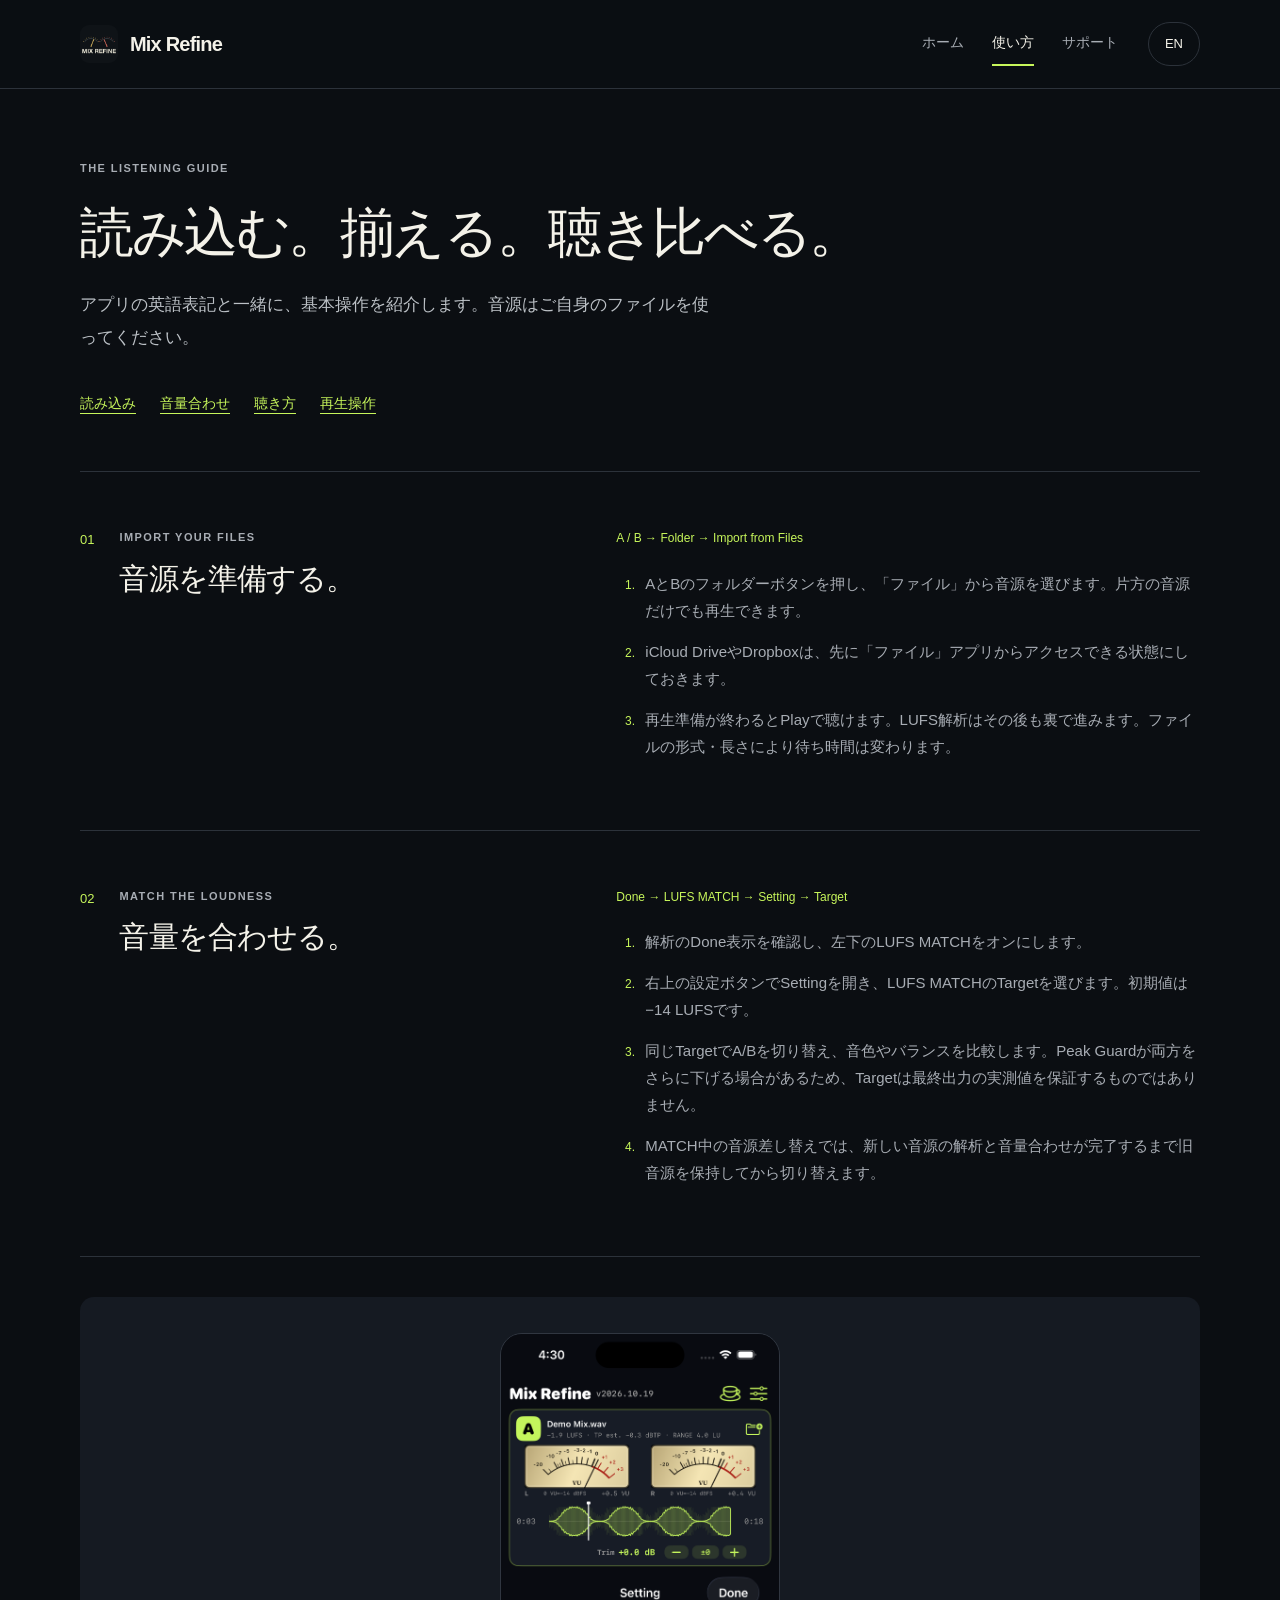
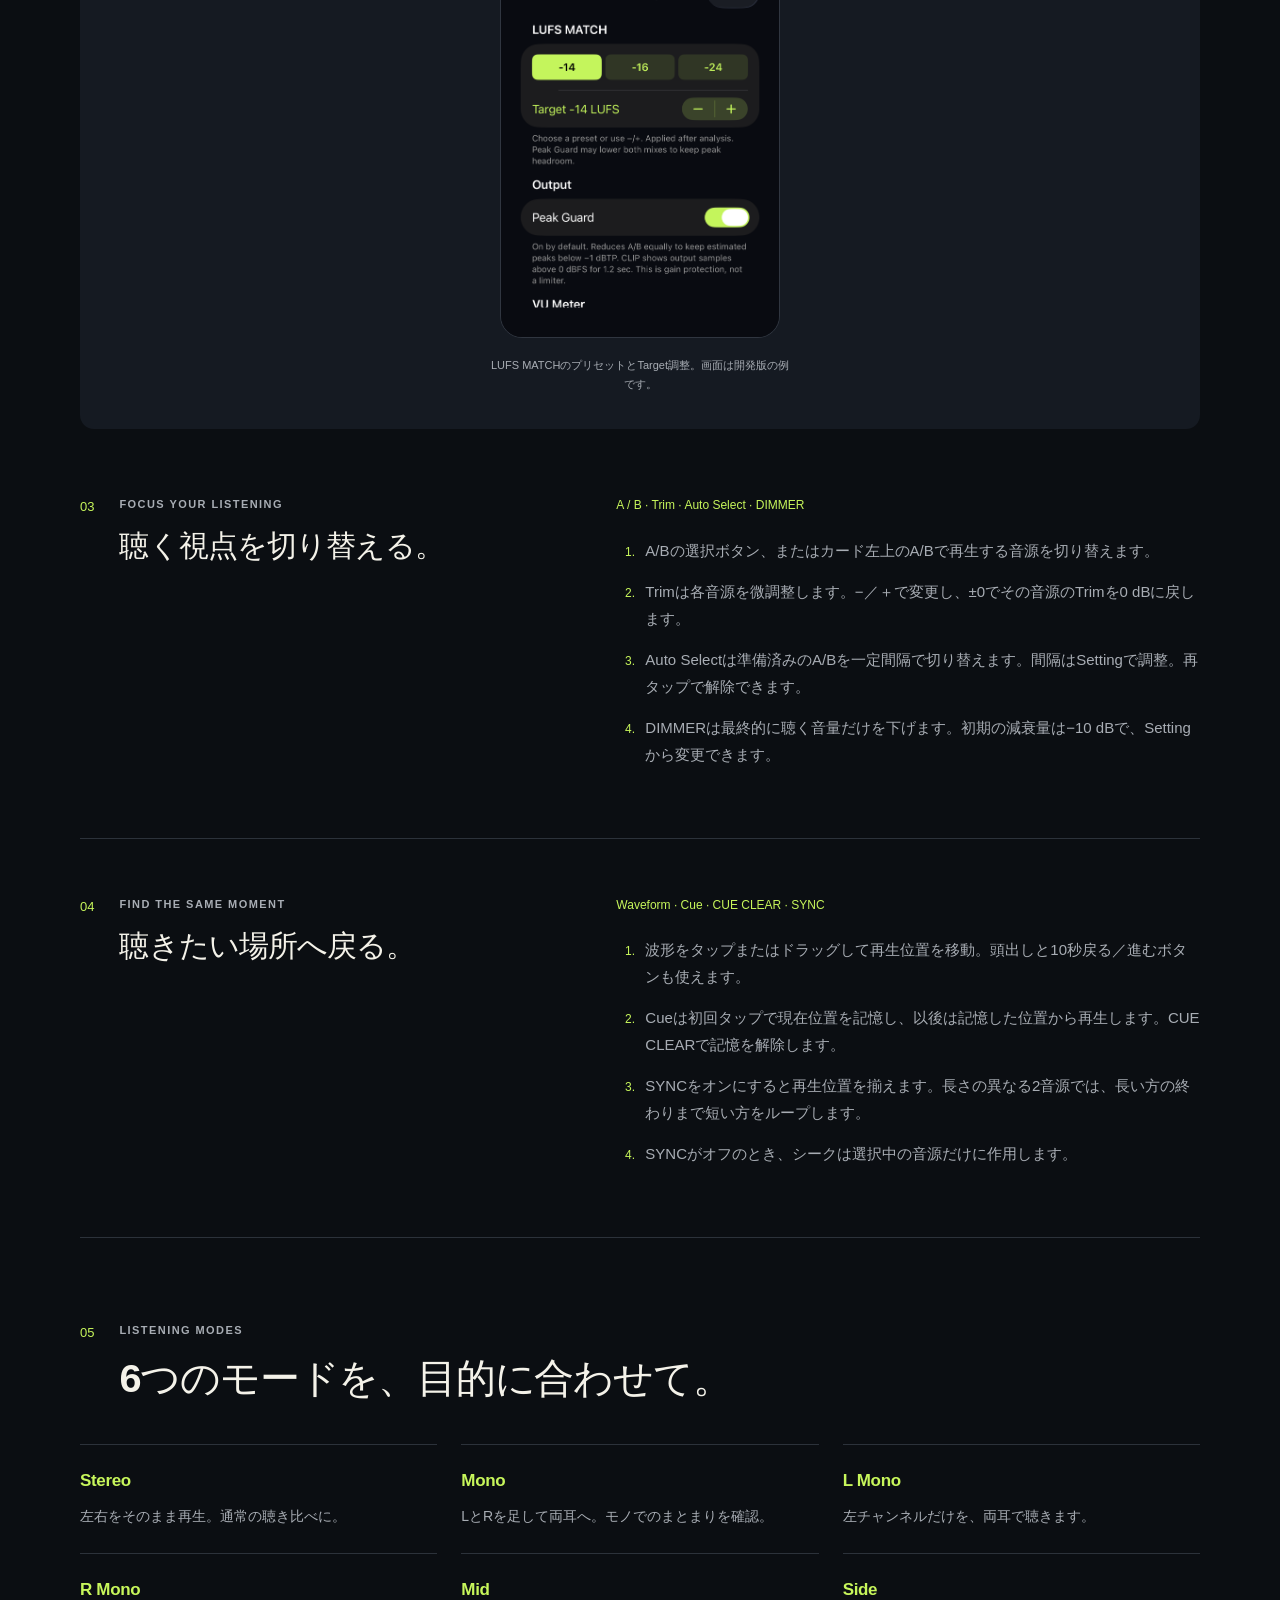
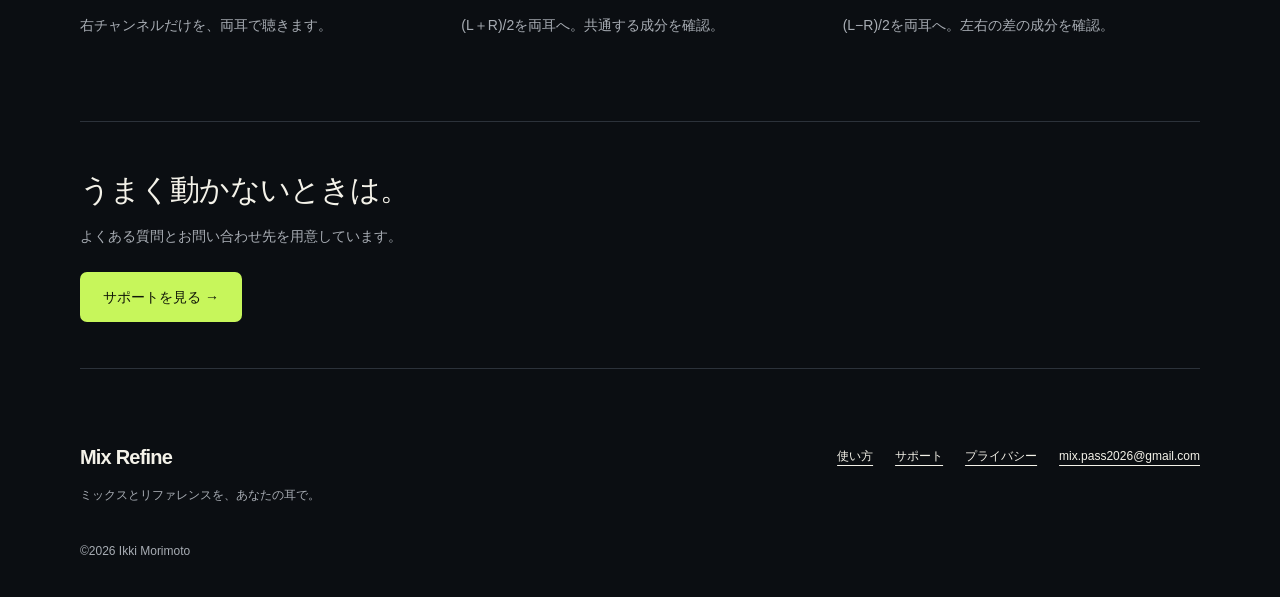
==== guide.html @ 48acb78d "Expand feature pages and bilingual usage guide" ====
<!doctype html>
<html lang="ja"><head><meta charset="utf-8"><meta name="viewport" content="width=device-width,initial-scale=1"><meta name="color-scheme" content="dark"><title>Mix Refine — How to Use / 使い方</title><meta name="description" content="Mix Refineの操作ガイド。音源の読み込み、LUFS MATCH、Target、Mono・Mid/Side、Cue・SYNCの使い方。"><link rel="icon" href="assets/icon.png" type="image/png"><link rel="stylesheet" href="assets/site.css?v=20261026-2"><script src="assets/site.js" defer></script></head><body><a class="skip-link" href="#main"><span data-ja="本文へ移動" data-en="Skip to content">本文へ移動</span></a><header class="site-header"><div class="nav-wrap"><a class="brand" href="index.html"><img src="assets/icon.png" width="38" height="38" alt=""><span>Mix Refine</span></a><nav aria-label="Main navigation"><a href="index.html"><span data-ja="ホーム" data-en="Home">ホーム</span></a><a href="guide.html" aria-current="page"><span data-ja="使い方" data-en="How to use">使い方</span></a><a href="support.html"><span data-ja="サポート" data-en="Support">サポート</span></a></nav><button class="language" id="language-toggle" type="button" aria-label="Switch to English" hidden>EN</button></div></header><main id="main"><section class="section-width page-intro"><p class="eyebrow">THE LISTENING GUIDE</p><h1 data-ja="読み込む。揃える。聴き比べる。" data-en="Import. Match. Compare.">読み込む。揃える。聴き比べる。</h1><p class="lead" data-ja="アプリの英語表記と一緒に、基本操作を紹介します。音源はご自身のファイルを使ってください。" data-en="A practical walkthrough using the labels you’ll see in the app. Bring your own audio files.">アプリの英語表記と一緒に、基本操作を紹介します。音源はご自身のファイルを使ってください。</p><nav class="anchor-nav" aria-label="Guide sections"><a href="#import"><span data-ja="読み込み" data-en="Import">読み込み</span></a><a href="#match"><span data-ja="音量合わせ" data-en="Loudness">音量合わせ</span></a><a href="#listen"><span data-ja="聴き方" data-en="Listening">聴き方</span></a><a href="#transport"><span data-ja="再生操作" data-en="Playback">再生操作</span></a></nav></section><section class="section-width section guide-section" id="import"><div class="section-heading"><span class="section-number">01</span><div><p class="eyebrow">IMPORT YOUR FILES</p><h2 data-ja="音源を準備する。" data-en="Bring in your audio.">音源を準備する。</h2></div></div><div class="guide-copy"><p class="control-path">A / B → Folder → Import from Files</p><ol class="guide-list"><li data-ja="AとBのフォルダーボタンを押し、「ファイル」から音源を選びます。片方の音源だけでも再生できます。" data-en="Tap the folder button in A or B and choose audio through Files. A single loaded track can play on its own.">AとBのフォルダーボタンを押し、「ファイル」から音源を選びます。片方の音源だけでも再生できます。</li><li data-ja="iCloud DriveやDropboxは、先に「ファイル」アプリからアクセスできる状態にしておきます。" data-en="Make iCloud Drive, Dropbox or another provider accessible in Files before importing.">iCloud DriveやDropboxは、先に「ファイル」アプリからアクセスできる状態にしておきます。</li><li data-ja="再生準備が終わるとPlayで聴けます。LUFS解析はその後も裏で進みます。ファイルの形式・長さにより待ち時間は変わります。" data-en="Press Play once preparation finishes. LUFS analysis continues in the background; timing depends on format and duration.">再生準備が終わるとPlayで聴けます。LUFS解析はその後も裏で進みます。ファイルの形式・長さにより待ち時間は変わります。</li></ol></div></section><section class="section-width section guide-section" id="match"><div class="section-heading"><span class="section-number">02</span><div><p class="eyebrow">MATCH THE LOUDNESS</p><h2 data-ja="音量を合わせる。" data-en="Match the loudness.">音量を合わせる。</h2></div></div><div class="guide-copy"><p class="control-path">Done → LUFS MATCH → Setting → Target</p><ol class="guide-list"><li data-ja="解析のDone表示を確認し、左下のLUFS MATCHをオンにします。" data-en="When analysis shows Done, turn on LUFS MATCH at the lower left.">解析のDone表示を確認し、左下のLUFS MATCHをオンにします。</li><li data-ja="右上の設定ボタンでSettingを開き、LUFS MATCHのTargetを選びます。初期値は−14 LUFSです。" data-en="Open Setting from the top-right settings icon. Choose a Target under LUFS MATCH; the default is −14 LUFS.">右上の設定ボタンでSettingを開き、LUFS MATCHのTargetを選びます。初期値は−14 LUFSです。</li><li data-ja="同じTargetでA/Bを切り替え、音色やバランスを比較します。Peak Guardが両方をさらに下げる場合があるため、Targetは最終出力の実測値を保証するものではありません。" data-en="Switch A/B using a common target and compare tone and balance. Peak Guard may reduce both tracks further, so the target is not a guarantee of the measured final output.">同じTargetでA/Bを切り替え、音色やバランスを比較します。Peak Guardが両方をさらに下げる場合があるため、Targetは最終出力の実測値を保証するものではありません。</li><li data-ja="MATCH中の音源差し替えでは、新しい音源の解析と音量合わせが完了するまで旧音源を保持してから切り替えます。" data-en="When replacing audio with MATCH on, the old track is kept until the replacement is analyzed and matched, then the app switches.">MATCH中の音源差し替えでは、新しい音源の解析と音量合わせが完了するまで旧音源を保持してから切り替えます。</li></ol></div></section><figure class="guide-screen section-width"><img class="app-screen " src="assets/lufs-settings.png" width="1179" height="2556" alt="LUFS MATCH settings / LUFS MATCH設定画面" loading="lazy" decoding="async"><figcaption><span data-ja="LUFS MATCHのプリセットとTarget調整。画面は開発版の例です。" data-en="Target presets and adjustment. Example screen from a development build.">LUFS MATCHのプリセットとTarget調整。画面は開発版の例です。</span></figcaption></figure><section class="section-width section guide-section" id="listen"><div class="section-heading"><span class="section-number">03</span><div><p class="eyebrow">FOCUS YOUR LISTENING</p><h2 data-ja="聴く視点を切り替える。" data-en="Change how you listen.">聴く視点を切り替える。</h2></div></div><div class="guide-copy"><p class="control-path">A / B · Trim · Auto Select · DIMMER</p><ol class="guide-list"><li data-ja="A/Bの選択ボタン、またはカード左上のA/Bで再生する音源を切り替えます。" data-en="Choose a track with the A/B selector or the A/B badge at the top left of a card.">A/Bの選択ボタン、またはカード左上のA/Bで再生する音源を切り替えます。</li><li data-ja="Trimは各音源を微調整します。−／＋で変更し、±0でその音源のTrimを0 dBに戻します。" data-en="Fine-tune each track with Trim −/+. Tap ±0 to reset that track’s Trim to 0 dB.">Trimは各音源を微調整します。−／＋で変更し、±0でその音源のTrimを0 dBに戻します。</li><li data-ja="Auto Selectは準備済みのA/Bを一定間隔で切り替えます。間隔はSettingで調整。再タップで解除できます。" data-en="Auto Select alternates between prepared tracks. Set its interval in Setting; tap it again to turn it off.">Auto Selectは準備済みのA/Bを一定間隔で切り替えます。間隔はSettingで調整。再タップで解除できます。</li><li data-ja="DIMMERは最終的に聴く音量だけを下げます。初期の減衰量は−10 dBで、Settingから変更できます。" data-en="DIMMER lowers only the final listening level. Its default reduction is −10 dB; change it in Setting.">DIMMERは最終的に聴く音量だけを下げます。初期の減衰量は−10 dBで、Settingから変更できます。</li></ol></div></section><section class="section-width section guide-section" id="transport"><div class="section-heading"><span class="section-number">04</span><div><p class="eyebrow">FIND THE SAME MOMENT</p><h2 data-ja="聴きたい場所へ戻る。" data-en="Return to the same moment.">聴きたい場所へ戻る。</h2></div></div><div class="guide-copy"><p class="control-path">Waveform · Cue · CUE CLEAR · SYNC</p><ol class="guide-list"><li data-ja="波形をタップまたはドラッグして再生位置を移動。頭出しと10秒戻る／進むボタンも使えます。" data-en="Tap or drag the waveform to seek. Use the start and 10-second back/forward buttons for quick navigation.">波形をタップまたはドラッグして再生位置を移動。頭出しと10秒戻る／進むボタンも使えます。</li><li data-ja="Cueは初回タップで現在位置を記憶し、以後は記憶した位置から再生します。CUE CLEARで記憶を解除します。" data-en="The first Cue tap stores the current position. Later taps play from that position. CUE CLEAR removes the stored cue.">Cueは初回タップで現在位置を記憶し、以後は記憶した位置から再生します。CUE CLEARで記憶を解除します。</li><li data-ja="SYNCをオンにすると再生位置を揃えます。長さの異なる2音源では、長い方の終わりまで短い方をループします。" data-en="SYNC aligns playback positions. For two tracks of different lengths, the shorter loops until the longer one ends.">SYNCをオンにすると再生位置を揃えます。長さの異なる2音源では、長い方の終わりまで短い方をループします。</li><li data-ja="SYNCがオフのとき、シークは選択中の音源だけに作用します。" data-en="With SYNC off, seeking affects only the selected track.">SYNCがオフのとき、シークは選択中の音源だけに作用します。</li></ol></div></section><section class="section-width section"><div class="section-heading"><span class="section-number">05</span><div><p class="eyebrow">LISTENING MODES</p><h2 data-ja="6つのモードを、目的に合わせて。" data-en="Six ways to listen.">6つのモードを、目的に合わせて。</h2></div></div><div class="mode-grid"><article><h3>Stereo</h3><p data-ja="左右をそのまま再生。通常の聴き比べに。" data-en="Original left/right playback for everyday comparison.">左右をそのまま再生。通常の聴き比べに。</p></article><article><h3>Mono</h3><p data-ja="LとRを足して両耳へ。モノでのまとまりを確認。" data-en="Combine left and right into mono in both ears.">LとRを足して両耳へ。モノでのまとまりを確認。</p></article><article><h3>L Mono</h3><p data-ja="左チャンネルだけを、両耳で聴きます。" data-en="Listen to the left channel in both ears.">左チャンネルだけを、両耳で聴きます。</p></article><article><h3>R Mono</h3><p data-ja="右チャンネルだけを、両耳で聴きます。" data-en="Listen to the right channel in both ears.">右チャンネルだけを、両耳で聴きます。</p></article><article><h3>Mid</h3><p data-ja="(L＋R)/2を両耳へ。共通する成分を確認。" data-en="Play (L+R)/2 in both ears to hear shared information.">(L＋R)/2を両耳へ。共通する成分を確認。</p></article><article><h3>Side</h3><p data-ja="(L−R)/2を両耳へ。左右の差の成分を確認。" data-en="Play (L−R)/2 in both ears to hear channel differences.">(L−R)/2を両耳へ。左右の差の成分を確認。</p></article></div></section><section class="contact-band section-width"><h2 data-ja="うまく動かないときは。" data-en="Something not working?">うまく動かないときは。</h2><p data-ja="よくある質問とお問い合わせ先を用意しています。" data-en="Browse common questions or contact support.">よくある質問とお問い合わせ先を用意しています。</p><a href="support.html" class="button primary"><span data-ja="サポートを見る →" data-en="Visit support →">サポートを見る →</span></a></section></main><footer class="site-footer"><div><a class="brand" href="index.html">Mix Refine</a><p data-ja="ミックスとリファレンスを、あなたの耳で。" data-en="Your mix. Your reference. Your ears.">ミックスとリファレンスを、あなたの耳で。</p></div><div class="footer-links"><a href="guide.html"><span data-ja="使い方" data-en="How to use">使い方</span></a><a href="support.html"><span data-ja="サポート" data-en="Support">サポート</span></a><a href="privacy.html"><span data-ja="プライバシー" data-en="Privacy">プライバシー</span></a><a href="mailto:mix.pass2026@gmail.com">mix.pass2026@gmail.com</a></div><p class="copyright">©2026 Ikki Morimoto</p></footer></body></html>
---- assets/site.css ----
:root{--bg:#0b0e12;--panel:#151a22;--text:#f4f2e9;--muted:#a8adb4;--lime:#c7f65b;--line:#2c323a;--max:1120px;font-family:-apple-system,BlinkMacSystemFont,"Segoe UI","Hiragino Kaku Gothic ProN","Noto Sans JP",sans-serif;color:var(--text);background:var(--bg);font-synthesis:none}*{box-sizing:border-box}html{scroll-padding-top:95px}body{margin:0;line-height:1.8;-webkit-font-smoothing:antialiased}a{color:inherit;text-underline-offset:5px}button{font:inherit}a:focus-visible,button:focus-visible,summary:focus-visible{outline:3px solid var(--lime);outline-offset:6px}img{max-width:100%;height:auto}h1,h2,h3,p,figure,dl{margin:0}h1,h2,h3{text-wrap:balance}h1{font-size:clamp(38px,4.8vw,68px);letter-spacing:-.045em;line-height:1.3;font-weight:750}h2{font-size:clamp(27px,3.1vw,42px);letter-spacing:-.03em;line-height:1.45}h3{font-size:21px;line-height:1.6;letter-spacing:-.02em}p{overflow-wrap:break-word}.section-width{width:min(var(--max),calc(100% - 80px));margin-inline:auto}.site-header{border-bottom:1px solid var(--line);background:#0b0e12f5}.nav-wrap{width:min(var(--max),calc(100% - 80px));margin:auto;min-height:88px;display:flex;align-items:center;gap:30px}.brand{display:inline-flex;align-items:center;gap:12px;text-decoration:none;font-size:20px;font-weight:750;letter-spacing:-.04em;white-space:nowrap}.brand img{border-radius:9px}.nav-wrap nav{display:flex;gap:28px;margin-left:auto;align-items:center}.nav-wrap nav a{min-height:44px;display:flex;align-items:center;text-decoration:none;font-size:14px;color:var(--muted);border-bottom:2px solid transparent}.nav-wrap nav a[aria-current=page]{color:var(--text);border-color:var(--lime)}.language{color:var(--text);border:1px solid var(--line);border-radius:30px;padding:6px 16px;background:transparent;cursor:pointer;font-size:13px;min-height:44px;white-space:nowrap}.hero{display:grid;grid-template-columns:1.25fr .75fr;gap:90px;align-items:center;padding-block:76px 66px}.eyebrow{font-size:11px;letter-spacing:.13em;font-weight:650;color:var(--muted);line-height:1.7}.status-dot{width:7px;height:7px;background:var(--lime);border-radius:50%;display:inline-block;margin-right:8px}.hero h1{margin-top:25px;max-width:640px}.lead{color:#bcc1c6;font-size:17px;line-height:1.95;max-width:640px}.hero .lead{margin-top:26px;max-width:530px}.actions{display:flex;flex-wrap:wrap;gap:12px;margin-top:30px}.button{display:inline-flex;align-items:center;justify-content:center;min-height:50px;padding:11px 23px;border-radius:7px;text-decoration:none;font-size:14px;font-weight:650;transition:background .15s,border-color .15s}.primary{background:var(--lime);color:#111708}.primary:hover{background:#daff89}.secondary{border:1px solid #444b53;background:transparent}.secondary:hover{border-color:var(--lime)}.format-line{font-size:11px;letter-spacing:.12em;color:#d3d6cc;margin-top:34px}.small{font-size:12px}.muted{color:var(--muted)}.hero .small{margin-top:10px;max-width:440px}.hero-visual{display:flex;flex-direction:column;align-items:center;position:relative}.app-screen{display:block;width:min(100%,300px);border:1px solid #303640;border-radius:22px;background:#080b10}.hero-screen{width:min(100%,286px)}figcaption{color:var(--muted);font-size:11px;line-height:1.7;margin-top:18px;max-width:300px;text-align:center}.principle-strip{padding:27px 0;border-block:1px solid var(--line);display:flex;align-items:center;gap:22px}.principle-strip span{font-size:12px;font-weight:650;letter-spacing:.13em}.principle-strip i{font-size:15px;color:var(--lime);font-style:normal}.principle-strip p{margin-left:auto;font-size:13px;color:var(--muted)}.section{padding-block:83px}.section-heading{display:flex;align-items:flex-start;gap:25px;margin-bottom:36px}.section-number{font-size:13px;color:var(--lime);line-height:1.7;padding-top:1px;font-variant-numeric:tabular-nums}.section-heading .eyebrow{margin-bottom:10px}.feature-grid{display:grid;grid-template-columns:repeat(3,1fr);gap:0 32px}.feature{padding:27px 0 32px;border-top:1px solid var(--line)}.accent{color:var(--lime)}.feature h3{margin-block:13px 12px;font-size:19px}.feature p:not(.eyebrow){font-size:14px;color:var(--muted)}.steps-grid{display:grid;grid-template-columns:repeat(3,1fr);gap:35px}.step{position:relative;padding-left:42px}.step-count{position:absolute;left:0;top:2px;color:var(--lime);font-size:15px;border:1px solid #414d2c;border-radius:50%;width:27px;height:27px;display:flex;align-items:center;justify-content:center;line-height:1}.step h3{font-size:18px}.step p{font-size:14px;color:var(--muted);margin-top:13px}.inline-link{margin-top:34px;text-align:right;font-size:14px;color:var(--lime)}.settings-section{background:#12171d;border-block:1px solid var(--line);padding-block:80px}.settings-layout{display:grid;grid-template-columns:1.25fr .75fr;gap:90px;align-items:center}.settings-layout figure{display:flex;align-items:center;flex-direction:column}.settings-layout .app-screen{width:270px}.definition-list{margin-top:32px}.definition-list>div{border-top:1px solid var(--line);padding-block:18px}.definition-list dt{font-size:14px;font-weight:650;color:var(--lime);margin-bottom:6px}.definition-list dd{font-size:14px;color:var(--muted);margin-left:0}.closing-grid{display:grid;grid-template-columns:1fr 1fr;gap:70px}.closing-grid article>h2{font-size:27px;margin-top:15px}.closing-grid article>p:not(.eyebrow){color:var(--muted);font-size:14px;margin-block:18px}.closing-grid article>a{font-size:13px;color:var(--lime)}.contact-band{border-block:1px solid var(--line);padding-block:46px;margin-bottom:70px}.contact-band h2{font-size:30px}.contact-band p{color:var(--muted);margin-top:12px;max-width:680px;font-size:14px}.contact-band .button{margin-top:23px}.site-footer{width:min(var(--max),calc(100% - 80px));margin-inline:auto;padding-block:0 35px;display:grid;grid-template-columns:1fr 1fr;gap:24px}.site-footer p{font-size:12px;color:var(--muted);margin-top:10px}.footer-links{display:flex;align-content:flex-start;justify-content:flex-end;gap:14px 22px;flex-wrap:wrap;font-size:12px}.footer-links a{padding-block:7px;min-height:35px}.copyright{grid-column:1/-1}.page-intro{padding-block:70px 46px;border-bottom:1px solid var(--line)}.page-intro h1{font-size:clamp(34px,4.2vw,54px);margin-top:20px}.page-intro .lead{margin-top:23px}.page-intro>p:not(.eyebrow){margin-top:20px}.anchor-nav{display:flex;gap:24px;flex-wrap:wrap;margin-top:28px;color:var(--lime);font-size:14px}.anchor-nav a{padding:9px 0}.guide-section{border-bottom:1px solid var(--line);padding-block:56px;display:grid;grid-template-columns:1fr 1.2fr;gap:50px}.guide-section .section-heading{margin-bottom:0}.guide-section .section-heading h2{font-size:30px}.control-path{font-size:12px;color:var(--lime);margin-bottom:20px;line-height:1.8;overflow-wrap:anywhere}.guide-list{padding-left:22px;margin:0;font-size:15px;color:var(--muted)}.guide-list li{padding-left:7px;margin-bottom:14px}.guide-list li::marker{color:var(--lime);font-size:12px}.guide-screen{display:flex;align-items:center;flex-direction:column;background:var(--panel);padding:36px 24px;border-radius:14px;margin-block:40px 10px}.guide-screen .app-screen{width:280px}.mode-grid{display:grid;grid-template-columns:repeat(3,1fr);gap:24px}.mode-grid article{border-top:1px solid var(--line);padding-top:22px}.mode-grid h3{font-size:17px;color:var(--lime)}.mode-grid p{font-size:14px;color:var(--muted);margin-top:10px}.faq-section details{border-top:1px solid var(--line)}.faq-section details:last-child{border-bottom:1px solid var(--line)}.faq-section summary{font-size:17px;cursor:pointer;min-height:70px;padding:21px 8px;list-style-position:outside;margin-left:20px}.faq-section summary::marker{color:var(--lime);font-size:11px}.faq-section details>p{max-width:850px;color:var(--muted);font-size:15px;margin:0 20px 28px;line-height:1.95}.compact{gap:50px}.compact h3{font-size:21px}.contact-email{display:inline-block;color:var(--lime);font-size:clamp(18px,3vw,30px);margin-block:12px;overflow-wrap:anywhere}.policy{max-width:850px;padding-block:20px 70px}.policy section{padding-block:22px;border-bottom:1px solid var(--line)}.policy h2{font-size:22px}.policy p{font-size:15px;color:#b9bec5;margin-top:12px}.policy a{color:var(--lime)}.policy-intro{font-size:14px;max-width:750px;color:var(--muted)}.skip-link{position:absolute;top:-100px;left:15px;z-index:9;padding:10px;background:var(--lime);color:#111}.skip-link:focus{top:12px}::selection{background:var(--lime);color:#111}[hidden]{display:none!important}
@media(min-width:1400px){.hero{gap:110px}}@media(max-width:900px){.section-width,.nav-wrap,.site-footer{width:calc(100% - 48px)}.hero{gap:35px;grid-template-columns:1.1fr .8fr;padding-block:50px}.hero h1{font-size:44px}.hero .lead{font-size:15px}.nav-wrap{gap:18px}.nav-wrap nav{gap:18px}.feature-grid{grid-template-columns:repeat(2,1fr)}.settings-layout{gap:40px;grid-template-columns:1.1fr .8fr}.steps-grid{gap:22px}.step{padding-left:0;padding-top:43px}.closing-grid{gap:35px}.guide-section{gap:30px}.principle-strip{gap:16px}.principle-strip p{font-size:11px}.hero-visual figcaption{font-size:10px}.format-line{font-size:10px;letter-spacing:.06em}}@media(max-width:620px){.section-width,.nav-wrap,.site-footer{width:calc(100% - 40px)}.nav-wrap{min-height:80px;gap:10px;flex-wrap:wrap;padding-block:14px}.brand{font-size:18px;gap:8px}.brand img{width:30px;height:30px}.nav-wrap nav{order:3;width:100%;justify-content:space-between;margin:0;gap:14px}.nav-wrap nav a{min-height:36px;font-size:13px}.language{margin-left:auto;min-height:38px;padding:4px 13px}.hero{grid-template-columns:1fr;gap:40px;padding-block:44px 36px}.hero h1{font-size:43px;max-width:480px}.hero .lead{font-size:15px;margin-top:22px}.hero .eyebrow{font-size:10px;letter-spacing:.09em}.hero-screen{width:265px}.hero-visual figcaption{max-width:265px}.hero .small{font-size:11px}.format-line{margin-top:27px}.actions{gap:10px;margin-top:25px}.button{padding:11px 18px;font-size:13px}.principle-strip{gap:12px;flex-wrap:wrap;padding-block:22px}.principle-strip span{font-size:11px}.principle-strip p{flex-basis:100%;margin:0;font-size:12px}.section{padding-block:52px}.section-heading{gap:16px;margin-bottom:28px}.section-heading h2{font-size:28px}.feature-grid{grid-template-columns:1fr;gap:0}.feature{padding-block:24px}.feature h3{font-size:20px}.steps-grid{grid-template-columns:1fr;gap:28px}.step{padding-left:43px;padding-top:0}.step p{margin-top:8px}.inline-link{text-align:left;font-size:13px}.settings-section{padding-block:50px}.settings-layout{grid-template-columns:1fr;gap:30px}.settings-layout .lead{font-size:15px}.settings-layout .app-screen{width:265px}.closing-grid{grid-template-columns:1fr;gap:38px}.closing-grid article>h2{font-size:27px}.contact-band{padding-block:34px;margin-bottom:45px}.contact-band h2{font-size:27px}.site-footer{grid-template-columns:1fr;gap:20px;padding-bottom:25px}.footer-links{justify-content:flex-start;gap:5px 20px}.copyright{margin:0!important}.page-intro{padding-block:42px 32px}.page-intro h1{font-size:36px}.page-intro .lead{font-size:15px}.anchor-nav{gap:16px;font-size:13px}.guide-section{grid-template-columns:1fr;gap:24px;padding-block:40px}.guide-section .section-heading h2{font-size:27px}.guide-list{font-size:14px}.guide-screen{padding:25px 15px;margin-block:28px 4px}.guide-screen .app-screen{width:250px}.mode-grid{grid-template-columns:repeat(2,1fr);gap:22px}.mode-grid p{font-size:13px}.faq-section summary{font-size:15px;padding-block:20px}.faq-section details>p{font-size:14px;margin-inline:10px}.policy{padding-bottom:45px}.policy h2{font-size:21px}.policy p{font-size:14px}.app-screen{border-radius:18px}}
@media(prefers-reduced-motion:reduce){*{scroll-behavior:auto!important;transition:none!important}}

/* Keep the Japanese headline on natural phrase boundaries at every width. */
.hero h1{font-size:clamp(36px,4vw,56px);white-space:pre-line}
@media(max-width:620px){.hero h1{font-size:36px}}
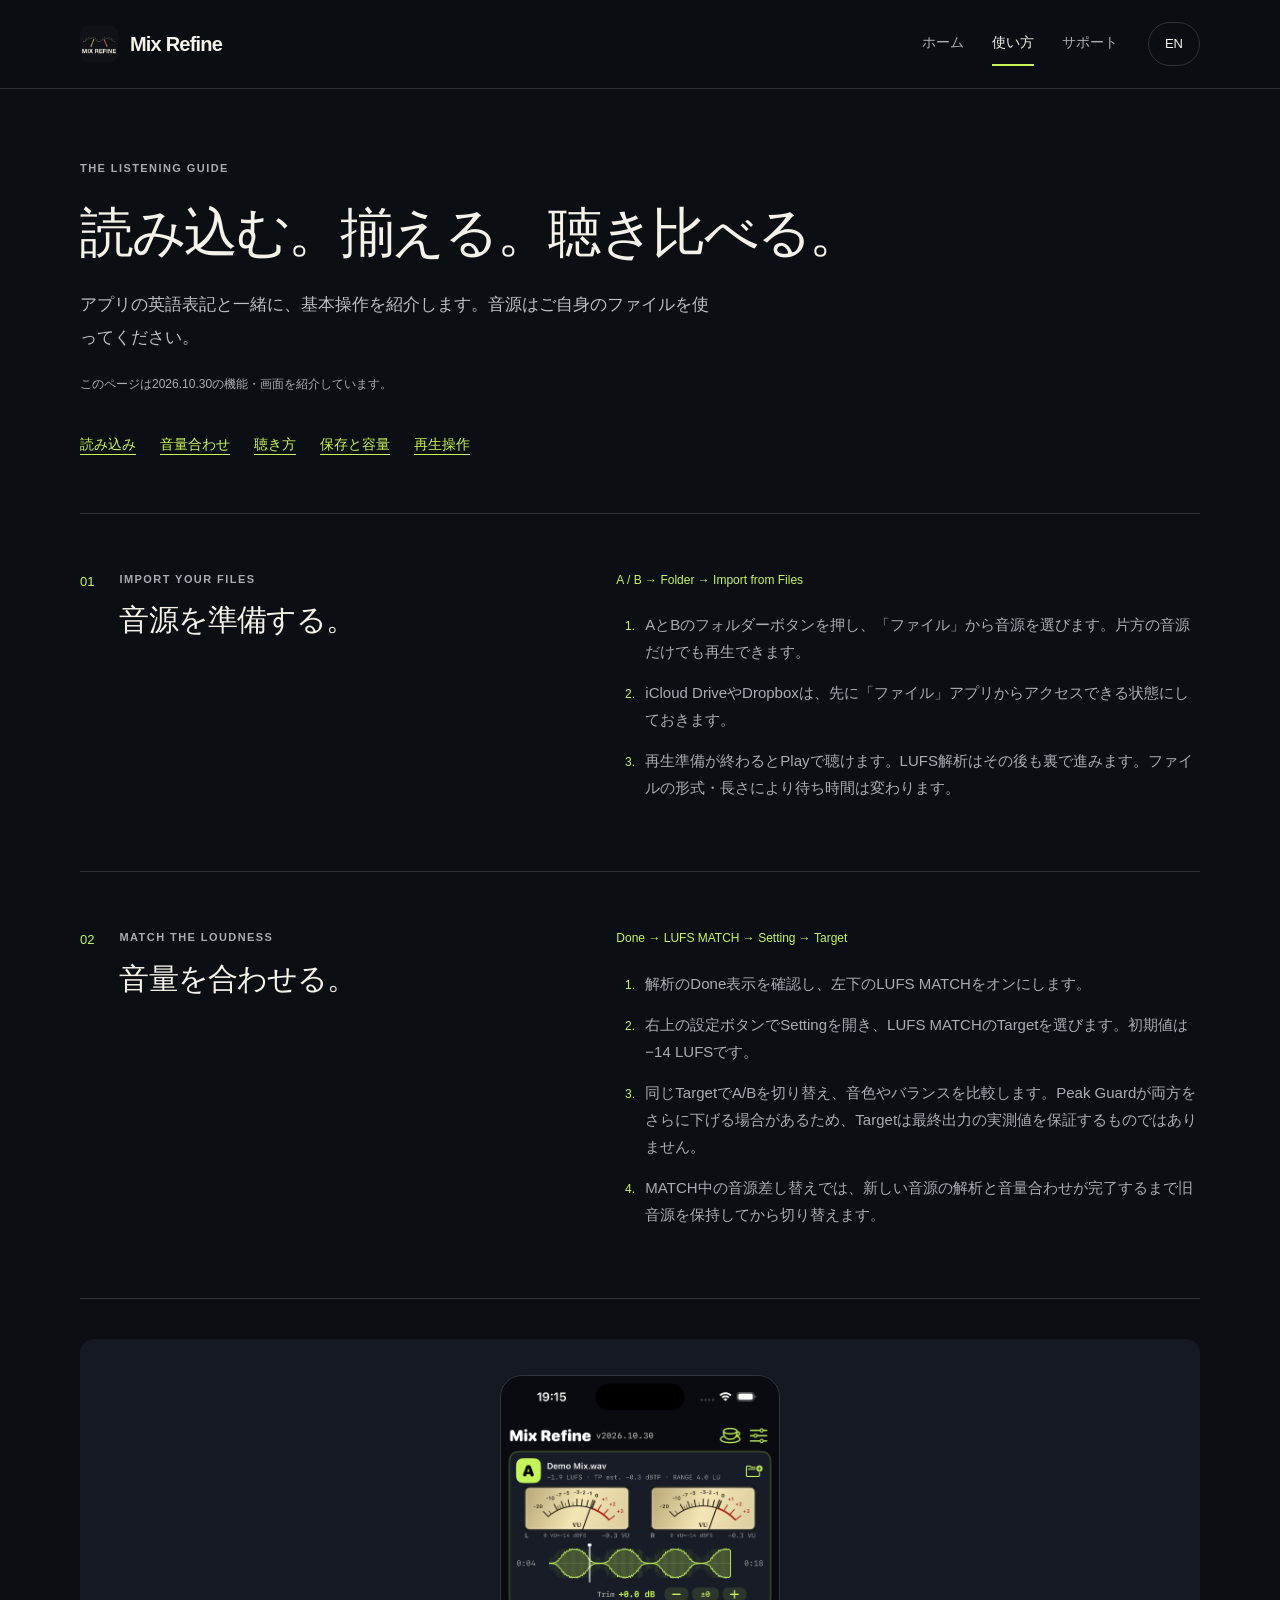
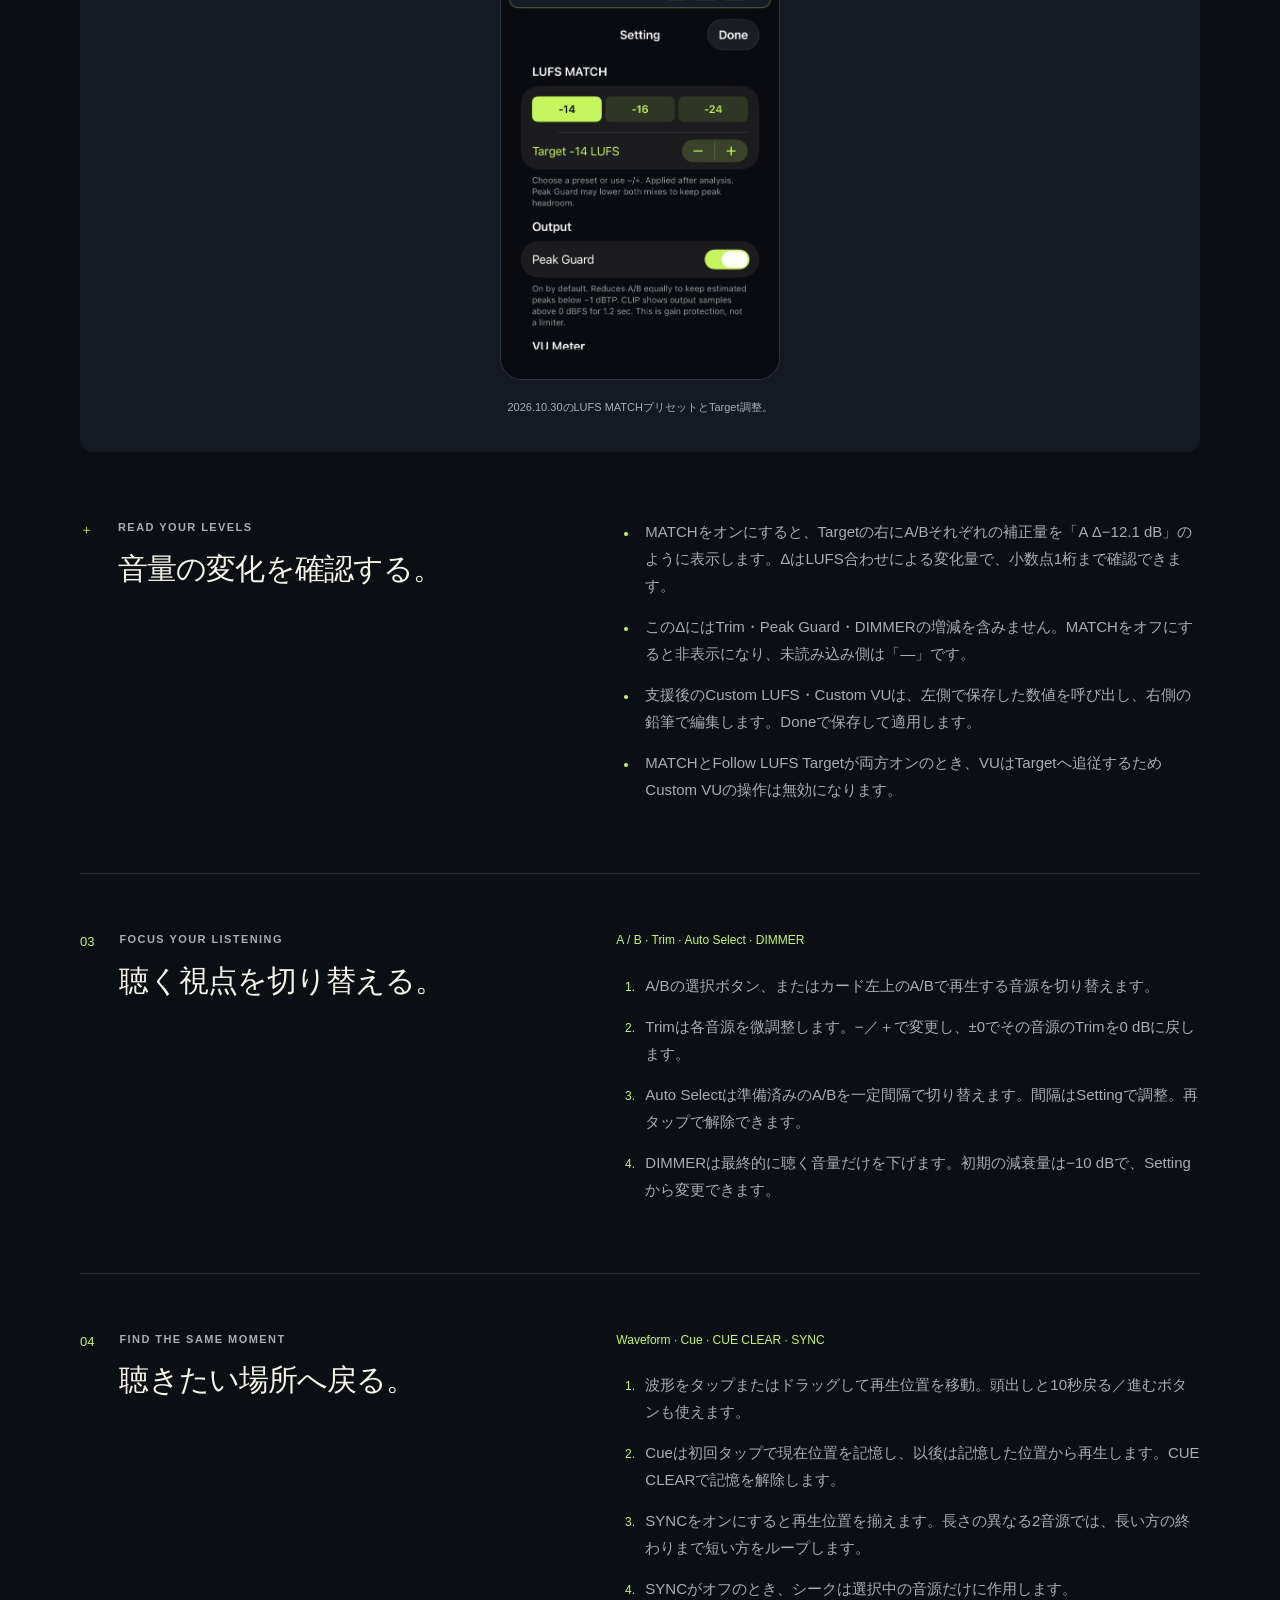
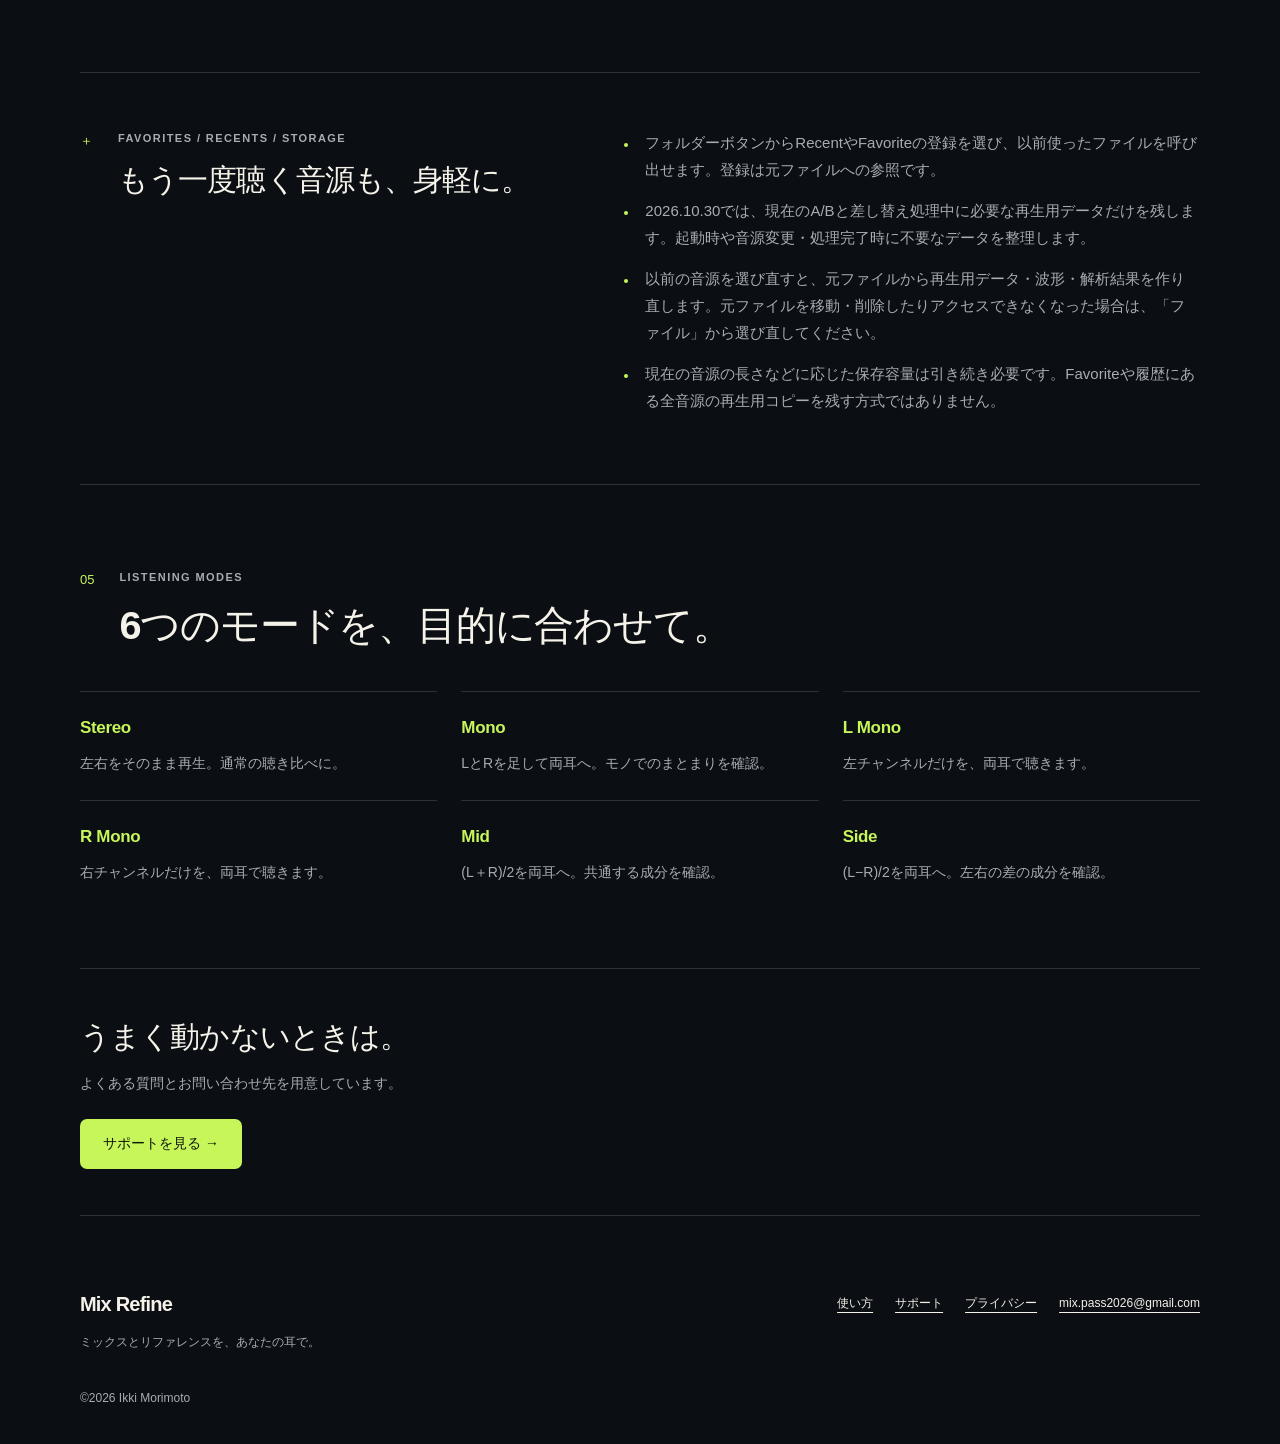
==== commit 109d1cc9: "Update website for Mix Refine 2026.10.30" ====
--- a/guide.html
+++ b/guide.html
@@ -1,2 +1,2 @@
 <!doctype html>
-<html lang="ja"><head><meta charset="utf-8"><meta name="viewport" content="width=device-width,initial-scale=1"><meta name="color-scheme" content="dark"><title>Mix Refine — How to Use / 使い方</title><meta name="description" content="Mix Refineの操作ガイド。音源の読み込み、LUFS MATCH、Target、Mono・Mid/Side、Cue・SYNCの使い方。"><link rel="icon" href="assets/icon.png" type="image/png"><link rel="stylesheet" href="assets/site.css?v=20261026-2"><script src="assets/site.js" defer></script></head><body><a class="skip-link" href="#main"><span data-ja="本文へ移動" data-en="Skip to content">本文へ移動</span></a><header class="site-header"><div class="nav-wrap"><a class="brand" href="index.html"><img src="assets/icon.png" width="38" height="38" alt=""><span>Mix Refine</span></a><nav aria-label="Main navigation"><a href="index.html"><span data-ja="ホーム" data-en="Home">ホーム</span></a><a href="guide.html" aria-current="page"><span data-ja="使い方" data-en="How to use">使い方</span></a><a href="support.html"><span data-ja="サポート" data-en="Support">サポート</span></a></nav><button class="language" id="language-toggle" type="button" aria-label="Switch to English" hidden>EN</button></div></header><main id="main"><section class="section-width page-intro"><p class="eyebrow">THE LISTENING GUIDE</p><h1 data-ja="読み込む。揃える。聴き比べる。" data-en="Import. Match. Compare.">読み込む。揃える。聴き比べる。</h1><p class="lead" data-ja="アプリの英語表記と一緒に、基本操作を紹介します。音源はご自身のファイルを使ってください。" data-en="A practical walkthrough using the labels you’ll see in the app. Bring your own audio files.">アプリの英語表記と一緒に、基本操作を紹介します。音源はご自身のファイルを使ってください。</p><nav class="anchor-nav" aria-label="Guide sections"><a href="#import"><span data-ja="読み込み" data-en="Import">読み込み</span></a><a href="#match"><span data-ja="音量合わせ" data-en="Loudness">音量合わせ</span></a><a href="#listen"><span data-ja="聴き方" data-en="Listening">聴き方</span></a><a href="#transport"><span data-ja="再生操作" data-en="Playback">再生操作</span></a></nav></section><section class="section-width section guide-section" id="import"><div class="section-heading"><span class="section-number">01</span><div><p class="eyebrow">IMPORT YOUR FILES</p><h2 data-ja="音源を準備する。" data-en="Bring in your audio.">音源を準備する。</h2></div></div><div class="guide-copy"><p class="control-path">A / B → Folder → Import from Files</p><ol class="guide-list"><li data-ja="AとBのフォルダーボタンを押し、「ファイル」から音源を選びます。片方の音源だけでも再生できます。" data-en="Tap the folder button in A or B and choose audio through Files. A single loaded track can play on its own.">AとBのフォルダーボタンを押し、「ファイル」から音源を選びます。片方の音源だけでも再生できます。</li><li data-ja="iCloud DriveやDropboxは、先に「ファイル」アプリからアクセスできる状態にしておきます。" data-en="Make iCloud Drive, Dropbox or another provider accessible in Files before importing.">iCloud DriveやDropboxは、先に「ファイル」アプリからアクセスできる状態にしておきます。</li><li data-ja="再生準備が終わるとPlayで聴けます。LUFS解析はその後も裏で進みます。ファイルの形式・長さにより待ち時間は変わります。" data-en="Press Play once preparation finishes. LUFS analysis continues in the background; timing depends on format and duration.">再生準備が終わるとPlayで聴けます。LUFS解析はその後も裏で進みます。ファイルの形式・長さにより待ち時間は変わります。</li></ol></div></section><section class="section-width section guide-section" id="match"><div class="section-heading"><span class="section-number">02</span><div><p class="eyebrow">MATCH THE LOUDNESS</p><h2 data-ja="音量を合わせる。" data-en="Match the loudness.">音量を合わせる。</h2></div></div><div class="guide-copy"><p class="control-path">Done → LUFS MATCH → Setting → Target</p><ol class="guide-list"><li data-ja="解析のDone表示を確認し、左下のLUFS MATCHをオンにします。" data-en="When analysis shows Done, turn on LUFS MATCH at the lower left.">解析のDone表示を確認し、左下のLUFS MATCHをオンにします。</li><li data-ja="右上の設定ボタンでSettingを開き、LUFS MATCHのTargetを選びます。初期値は−14 LUFSです。" data-en="Open Setting from the top-right settings icon. Choose a Target under LUFS MATCH; the default is −14 LUFS.">右上の設定ボタンでSettingを開き、LUFS MATCHのTargetを選びます。初期値は−14 LUFSです。</li><li data-ja="同じTargetでA/Bを切り替え、音色やバランスを比較します。Peak Guardが両方をさらに下げる場合があるため、Targetは最終出力の実測値を保証するものではありません。" data-en="Switch A/B using a common target and compare tone and balance. Peak Guard may reduce both tracks further, so the target is not a guarantee of the measured final output.">同じTargetでA/Bを切り替え、音色やバランスを比較します。Peak Guardが両方をさらに下げる場合があるため、Targetは最終出力の実測値を保証するものではありません。</li><li data-ja="MATCH中の音源差し替えでは、新しい音源の解析と音量合わせが完了するまで旧音源を保持してから切り替えます。" data-en="When replacing audio with MATCH on, the old track is kept until the replacement is analyzed and matched, then the app switches.">MATCH中の音源差し替えでは、新しい音源の解析と音量合わせが完了するまで旧音源を保持してから切り替えます。</li></ol></div></section><figure class="guide-screen section-width"><img class="app-screen " src="assets/lufs-settings.png" width="1179" height="2556" alt="LUFS MATCH settings / LUFS MATCH設定画面" loading="lazy" decoding="async"><figcaption><span data-ja="LUFS MATCHのプリセットとTarget調整。画面は開発版の例です。" data-en="Target presets and adjustment. Example screen from a development build.">LUFS MATCHのプリセットとTarget調整。画面は開発版の例です。</span></figcaption></figure><section class="section-width section guide-section" id="listen"><div class="section-heading"><span class="section-number">03</span><div><p class="eyebrow">FOCUS YOUR LISTENING</p><h2 data-ja="聴く視点を切り替える。" data-en="Change how you listen.">聴く視点を切り替える。</h2></div></div><div class="guide-copy"><p class="control-path">A / B · Trim · Auto Select · DIMMER</p><ol class="guide-list"><li data-ja="A/Bの選択ボタン、またはカード左上のA/Bで再生する音源を切り替えます。" data-en="Choose a track with the A/B selector or the A/B badge at the top left of a card.">A/Bの選択ボタン、またはカード左上のA/Bで再生する音源を切り替えます。</li><li data-ja="Trimは各音源を微調整します。−／＋で変更し、±0でその音源のTrimを0 dBに戻します。" data-en="Fine-tune each track with Trim −/+. Tap ±0 to reset that track’s Trim to 0 dB.">Trimは各音源を微調整します。−／＋で変更し、±0でその音源のTrimを0 dBに戻します。</li><li data-ja="Auto Selectは準備済みのA/Bを一定間隔で切り替えます。間隔はSettingで調整。再タップで解除できます。" data-en="Auto Select alternates between prepared tracks. Set its interval in Setting; tap it again to turn it off.">Auto Selectは準備済みのA/Bを一定間隔で切り替えます。間隔はSettingで調整。再タップで解除できます。</li><li data-ja="DIMMERは最終的に聴く音量だけを下げます。初期の減衰量は−10 dBで、Settingから変更できます。" data-en="DIMMER lowers only the final listening level. Its default reduction is −10 dB; change it in Setting.">DIMMERは最終的に聴く音量だけを下げます。初期の減衰量は−10 dBで、Settingから変更できます。</li></ol></div></section><section class="section-width section guide-section" id="transport"><div class="section-heading"><span class="section-number">04</span><div><p class="eyebrow">FIND THE SAME MOMENT</p><h2 data-ja="聴きたい場所へ戻る。" data-en="Return to the same moment.">聴きたい場所へ戻る。</h2></div></div><div class="guide-copy"><p class="control-path">Waveform · Cue · CUE CLEAR · SYNC</p><ol class="guide-list"><li data-ja="波形をタップまたはドラッグして再生位置を移動。頭出しと10秒戻る／進むボタンも使えます。" data-en="Tap or drag the waveform to seek. Use the start and 10-second back/forward buttons for quick navigation.">波形をタップまたはドラッグして再生位置を移動。頭出しと10秒戻る／進むボタンも使えます。</li><li data-ja="Cueは初回タップで現在位置を記憶し、以後は記憶した位置から再生します。CUE CLEARで記憶を解除します。" data-en="The first Cue tap stores the current position. Later taps play from that position. CUE CLEAR removes the stored cue.">Cueは初回タップで現在位置を記憶し、以後は記憶した位置から再生します。CUE CLEARで記憶を解除します。</li><li data-ja="SYNCをオンにすると再生位置を揃えます。長さの異なる2音源では、長い方の終わりまで短い方をループします。" data-en="SYNC aligns playback positions. For two tracks of different lengths, the shorter loops until the longer one ends.">SYNCをオンにすると再生位置を揃えます。長さの異なる2音源では、長い方の終わりまで短い方をループします。</li><li data-ja="SYNCがオフのとき、シークは選択中の音源だけに作用します。" data-en="With SYNC off, seeking affects only the selected track.">SYNCがオフのとき、シークは選択中の音源だけに作用します。</li></ol></div></section><section class="section-width section"><div class="section-heading"><span class="section-number">05</span><div><p class="eyebrow">LISTENING MODES</p><h2 data-ja="6つのモードを、目的に合わせて。" data-en="Six ways to listen.">6つのモードを、目的に合わせて。</h2></div></div><div class="mode-grid"><article><h3>Stereo</h3><p data-ja="左右をそのまま再生。通常の聴き比べに。" data-en="Original left/right playback for everyday comparison.">左右をそのまま再生。通常の聴き比べに。</p></article><article><h3>Mono</h3><p data-ja="LとRを足して両耳へ。モノでのまとまりを確認。" data-en="Combine left and right into mono in both ears.">LとRを足して両耳へ。モノでのまとまりを確認。</p></article><article><h3>L Mono</h3><p data-ja="左チャンネルだけを、両耳で聴きます。" data-en="Listen to the left channel in both ears.">左チャンネルだけを、両耳で聴きます。</p></article><article><h3>R Mono</h3><p data-ja="右チャンネルだけを、両耳で聴きます。" data-en="Listen to the right channel in both ears.">右チャンネルだけを、両耳で聴きます。</p></article><article><h3>Mid</h3><p data-ja="(L＋R)/2を両耳へ。共通する成分を確認。" data-en="Play (L+R)/2 in both ears to hear shared information.">(L＋R)/2を両耳へ。共通する成分を確認。</p></article><article><h3>Side</h3><p data-ja="(L−R)/2を両耳へ。左右の差の成分を確認。" data-en="Play (L−R)/2 in both ears to hear channel differences.">(L−R)/2を両耳へ。左右の差の成分を確認。</p></article></div></section><section class="contact-band section-width"><h2 data-ja="うまく動かないときは。" data-en="Something not working?">うまく動かないときは。</h2><p data-ja="よくある質問とお問い合わせ先を用意しています。" data-en="Browse common questions or contact support.">よくある質問とお問い合わせ先を用意しています。</p><a href="support.html" class="button primary"><span data-ja="サポートを見る →" data-en="Visit support →">サポートを見る →</span></a></section></main><footer class="site-footer"><div><a class="brand" href="index.html">Mix Refine</a><p data-ja="ミックスとリファレンスを、あなたの耳で。" data-en="Your mix. Your reference. Your ears.">ミックスとリファレンスを、あなたの耳で。</p></div><div class="footer-links"><a href="guide.html"><span data-ja="使い方" data-en="How to use">使い方</span></a><a href="support.html"><span data-ja="サポート" data-en="Support">サポート</span></a><a href="privacy.html"><span data-ja="プライバシー" data-en="Privacy">プライバシー</span></a><a href="mailto:mix.pass2026@gmail.com">mix.pass2026@gmail.com</a></div><p class="copyright">©2026 Ikki Morimoto</p></footer></body></html>
+<html lang="ja"><head><meta charset="utf-8"><meta name="viewport" content="width=device-width,initial-scale=1"><meta name="color-scheme" content="dark"><title>Mix Refine — How to Use / 使い方</title><meta name="description" content="Mix Refineの操作ガイド。音源の読み込み、LUFS MATCH、Target、Mono・Mid/Side、Cue・SYNCの使い方。"><link rel="icon" href="assets/icon.png" type="image/png"><link rel="stylesheet" href="assets/site.css?v=20261105-1030"><script src="assets/site.js" defer></script></head><body><a class="skip-link" href="#main"><span data-ja="本文へ移動" data-en="Skip to content">本文へ移動</span></a><header class="site-header"><div class="nav-wrap"><a class="brand" href="index.html"><img src="assets/icon.png" width="38" height="38" alt=""><span>Mix Refine</span></a><nav aria-label="Main navigation"><a href="index.html"><span data-ja="ホーム" data-en="Home">ホーム</span></a><a href="guide.html" aria-current="page"><span data-ja="使い方" data-en="How to use">使い方</span></a><a href="support.html"><span data-ja="サポート" data-en="Support">サポート</span></a></nav><button class="language" id="language-toggle" type="button" aria-label="Switch to English" hidden>EN</button></div></header><main id="main"><section class="section-width page-intro"><p class="eyebrow">THE LISTENING GUIDE</p><h1 data-ja="読み込む。揃える。聴き比べる。" data-en="Import. Match. Compare.">読み込む。揃える。聴き比べる。</h1><p class="lead" data-ja="アプリの英語表記と一緒に、基本操作を紹介します。音源はご自身のファイルを使ってください。" data-en="A practical walkthrough using the labels you’ll see in the app. Bring your own audio files.">アプリの英語表記と一緒に、基本操作を紹介します。音源はご自身のファイルを使ってください。</p><p class="muted small" data-ja="このページは2026.10.30の機能・画面を紹介しています。" data-en="This page describes the features and screens in version 2026.10.30.">このページは2026.10.30の機能・画面を紹介しています。</p><nav class="anchor-nav" aria-label="Guide sections"><a href="#import"><span data-ja="読み込み" data-en="Import">読み込み</span></a><a href="#match"><span data-ja="音量合わせ" data-en="Loudness">音量合わせ</span></a><a href="#listen"><span data-ja="聴き方" data-en="Listening">聴き方</span></a><a href="#saved-files"><span data-ja="保存と容量" data-en="Storage">保存と容量</span></a><a href="#transport"><span data-ja="再生操作" data-en="Playback">再生操作</span></a></nav></section><section class="section-width section guide-section" id="import"><div class="section-heading"><span class="section-number">01</span><div><p class="eyebrow">IMPORT YOUR FILES</p><h2 data-ja="音源を準備する。" data-en="Bring in your audio.">音源を準備する。</h2></div></div><div class="guide-copy"><p class="control-path">A / B → Folder → Import from Files</p><ol class="guide-list"><li data-ja="AとBのフォルダーボタンを押し、「ファイル」から音源を選びます。片方の音源だけでも再生できます。" data-en="Tap the folder button in A or B and choose audio through Files. A single loaded track can play on its own.">AとBのフォルダーボタンを押し、「ファイル」から音源を選びます。片方の音源だけでも再生できます。</li><li data-ja="iCloud DriveやDropboxは、先に「ファイル」アプリからアクセスできる状態にしておきます。" data-en="Make iCloud Drive, Dropbox or another provider accessible in Files before importing.">iCloud DriveやDropboxは、先に「ファイル」アプリからアクセスできる状態にしておきます。</li><li data-ja="再生準備が終わるとPlayで聴けます。LUFS解析はその後も裏で進みます。ファイルの形式・長さにより待ち時間は変わります。" data-en="Press Play once preparation finishes. LUFS analysis continues in the background; timing depends on format and duration.">再生準備が終わるとPlayで聴けます。LUFS解析はその後も裏で進みます。ファイルの形式・長さにより待ち時間は変わります。</li></ol></div></section><section class="section-width section guide-section" id="match"><div class="section-heading"><span class="section-number">02</span><div><p class="eyebrow">MATCH THE LOUDNESS</p><h2 data-ja="音量を合わせる。" data-en="Match the loudness.">音量を合わせる。</h2></div></div><div class="guide-copy"><p class="control-path">Done → LUFS MATCH → Setting → Target</p><ol class="guide-list"><li data-ja="解析のDone表示を確認し、左下のLUFS MATCHをオンにします。" data-en="When analysis shows Done, turn on LUFS MATCH at the lower left.">解析のDone表示を確認し、左下のLUFS MATCHをオンにします。</li><li data-ja="右上の設定ボタンでSettingを開き、LUFS MATCHのTargetを選びます。初期値は−14 LUFSです。" data-en="Open Setting from the top-right settings icon. Choose a Target under LUFS MATCH; the default is −14 LUFS.">右上の設定ボタンでSettingを開き、LUFS MATCHのTargetを選びます。初期値は−14 LUFSです。</li><li data-ja="同じTargetでA/Bを切り替え、音色やバランスを比較します。Peak Guardが両方をさらに下げる場合があるため、Targetは最終出力の実測値を保証するものではありません。" data-en="Switch A/B using a common target and compare tone and balance. Peak Guard may reduce both tracks further, so the target is not a guarantee of the measured final output.">同じTargetでA/Bを切り替え、音色やバランスを比較します。Peak Guardが両方をさらに下げる場合があるため、Targetは最終出力の実測値を保証するものではありません。</li><li data-ja="MATCH中の音源差し替えでは、新しい音源の解析と音量合わせが完了するまで旧音源を保持してから切り替えます。" data-en="When replacing audio with MATCH on, the old track is kept until the replacement is analyzed and matched, then the app switches.">MATCH中の音源差し替えでは、新しい音源の解析と音量合わせが完了するまで旧音源を保持してから切り替えます。</li></ol></div></section><figure class="guide-screen section-width"><img class="app-screen " src="assets/lufs-settings.png?v=20261030" width="1179" height="2556" alt="LUFS MATCH settings / LUFS MATCH設定画面" loading="lazy" decoding="async"><figcaption><span data-ja="2026.10.30のLUFS MATCHプリセットとTarget調整。" data-en="LUFS MATCH presets and target controls in version 2026.10.30.">2026.10.30のLUFS MATCHプリセットとTarget調整。</span></figcaption></figure><section class="section-width section guide-section" id="levels"><div class="section-heading"><span class="section-number">＋</span><div><p class="eyebrow">READ YOUR LEVELS</p><h2 data-ja="音量の変化を確認する。" data-en="See the gain change.">音量の変化を確認する。</h2></div></div><div><ul class="guide-list"><li data-ja="MATCHをオンにすると、Targetの右にA/Bそれぞれの補正量を「A Δ−12.1 dB」のように表示します。ΔはLUFS合わせによる変化量で、小数点1桁まで確認できます。" data-en="With MATCH on, each track’s correction appears beside Target, for example “A Δ−12.1 dB”. Δ shows the loudness-matching gain change to one decimal place.">MATCHをオンにすると、Targetの右にA/Bそれぞれの補正量を「A Δ−12.1 dB」のように表示します。ΔはLUFS合わせによる変化量で、小数点1桁まで確認できます。</li><li data-ja="このΔにはTrim・Peak Guard・DIMMERの増減を含みません。MATCHをオフにすると非表示になり、未読み込み側は「—」です。" data-en="Δ excludes Trim, Peak Guard and DIMMER. It is hidden when MATCH is off, and an unloaded track shows “—”.">このΔにはTrim・Peak Guard・DIMMERの増減を含みません。MATCHをオフにすると非表示になり、未読み込み側は「—」です。</li><li data-ja="支援後のCustom LUFS・Custom VUは、左側で保存した数値を呼び出し、右側の鉛筆で編集します。Doneで保存して適用します。" data-en="After unlocking support gifts, tap the left side of Custom LUFS or Custom VU to recall the saved value. Use the pencil on the right to edit, then Done to save and apply.">支援後のCustom LUFS・Custom VUは、左側で保存した数値を呼び出し、右側の鉛筆で編集します。Doneで保存して適用します。</li><li data-ja="MATCHとFollow LUFS Targetが両方オンのとき、VUはTargetへ追従するためCustom VUの操作は無効になります。" data-en="When MATCH and Follow LUFS Target are both on, VU follows Target and Custom VU controls are disabled.">MATCHとFollow LUFS Targetが両方オンのとき、VUはTargetへ追従するためCustom VUの操作は無効になります。</li></ul></div></section><section class="section-width section guide-section" id="listen"><div class="section-heading"><span class="section-number">03</span><div><p class="eyebrow">FOCUS YOUR LISTENING</p><h2 data-ja="聴く視点を切り替える。" data-en="Change how you listen.">聴く視点を切り替える。</h2></div></div><div class="guide-copy"><p class="control-path">A / B · Trim · Auto Select · DIMMER</p><ol class="guide-list"><li data-ja="A/Bの選択ボタン、またはカード左上のA/Bで再生する音源を切り替えます。" data-en="Choose a track with the A/B selector or the A/B badge at the top left of a card.">A/Bの選択ボタン、またはカード左上のA/Bで再生する音源を切り替えます。</li><li data-ja="Trimは各音源を微調整します。−／＋で変更し、±0でその音源のTrimを0 dBに戻します。" data-en="Fine-tune each track with Trim −/+. Tap ±0 to reset that track’s Trim to 0 dB.">Trimは各音源を微調整します。−／＋で変更し、±0でその音源のTrimを0 dBに戻します。</li><li data-ja="Auto Selectは準備済みのA/Bを一定間隔で切り替えます。間隔はSettingで調整。再タップで解除できます。" data-en="Auto Select alternates between prepared tracks. Set its interval in Setting; tap it again to turn it off.">Auto Selectは準備済みのA/Bを一定間隔で切り替えます。間隔はSettingで調整。再タップで解除できます。</li><li data-ja="DIMMERは最終的に聴く音量だけを下げます。初期の減衰量は−10 dBで、Settingから変更できます。" data-en="DIMMER lowers only the final listening level. Its default reduction is −10 dB; change it in Setting.">DIMMERは最終的に聴く音量だけを下げます。初期の減衰量は−10 dBで、Settingから変更できます。</li></ol></div></section><section class="section-width section guide-section" id="transport"><div class="section-heading"><span class="section-number">04</span><div><p class="eyebrow">FIND THE SAME MOMENT</p><h2 data-ja="聴きたい場所へ戻る。" data-en="Return to the same moment.">聴きたい場所へ戻る。</h2></div></div><div class="guide-copy"><p class="control-path">Waveform · Cue · CUE CLEAR · SYNC</p><ol class="guide-list"><li data-ja="波形をタップまたはドラッグして再生位置を移動。頭出しと10秒戻る／進むボタンも使えます。" data-en="Tap or drag the waveform to seek. Use the start and 10-second back/forward buttons for quick navigation.">波形をタップまたはドラッグして再生位置を移動。頭出しと10秒戻る／進むボタンも使えます。</li><li data-ja="Cueは初回タップで現在位置を記憶し、以後は記憶した位置から再生します。CUE CLEARで記憶を解除します。" data-en="The first Cue tap stores the current position. Later taps play from that position. CUE CLEAR removes the stored cue.">Cueは初回タップで現在位置を記憶し、以後は記憶した位置から再生します。CUE CLEARで記憶を解除します。</li><li data-ja="SYNCをオンにすると再生位置を揃えます。長さの異なる2音源では、長い方の終わりまで短い方をループします。" data-en="SYNC aligns playback positions. For two tracks of different lengths, the shorter loops until the longer one ends.">SYNCをオンにすると再生位置を揃えます。長さの異なる2音源では、長い方の終わりまで短い方をループします。</li><li data-ja="SYNCがオフのとき、シークは選択中の音源だけに作用します。" data-en="With SYNC off, seeking affects only the selected track.">SYNCがオフのとき、シークは選択中の音源だけに作用します。</li></ol></div></section><section class="section-width section guide-section" id="saved-files"><div class="section-heading"><span class="section-number">＋</span><div><p class="eyebrow">FAVORITES / RECENTS / STORAGE</p><h2 data-ja="もう一度聴く音源も、身軽に。" data-en="Revisit files without keeping every copy.">もう一度聴く音源も、身軽に。</h2></div></div><div><ul class="guide-list"><li data-ja="フォルダーボタンからRecentやFavoriteの登録を選び、以前使ったファイルを呼び出せます。登録は元ファイルへの参照です。" data-en="Use the folder button to revisit Recent or Favorite entries. These entries reference the original files.">フォルダーボタンからRecentやFavoriteの登録を選び、以前使ったファイルを呼び出せます。登録は元ファイルへの参照です。</li><li data-ja="2026.10.30では、現在のA/Bと差し替え処理中に必要な再生用データだけを残します。起動時や音源変更・処理完了時に不要なデータを整理します。" data-en="Version 2026.10.30 retains playback data needed for the current A/B tracks and replacements. Unused data is cleaned up at launch, on track changes and after work finishes.">2026.10.30では、現在のA/Bと差し替え処理中に必要な再生用データだけを残します。起動時や音源変更・処理完了時に不要なデータを整理します。</li><li data-ja="以前の音源を選び直すと、元ファイルから再生用データ・波形・解析結果を作り直します。元ファイルを移動・削除したりアクセスできなくなった場合は、「ファイル」から選び直してください。" data-en="Reopening an older track rebuilds playback data, waveforms and analysis from the original. If the original has moved, been deleted or become inaccessible, select it again through Files.">以前の音源を選び直すと、元ファイルから再生用データ・波形・解析結果を作り直します。元ファイルを移動・削除したりアクセスできなくなった場合は、「ファイル」から選び直してください。</li><li data-ja="現在の音源の長さなどに応じた保存容量は引き続き必要です。Favoriteや履歴にある全音源の再生用コピーを残す方式ではありません。" data-en="Current tracks still require storage according to their length and other properties. Favorite and Recent entries do not keep playback copies of every referenced track.">現在の音源の長さなどに応じた保存容量は引き続き必要です。Favoriteや履歴にある全音源の再生用コピーを残す方式ではありません。</li></ul></div></section><section class="section-width section"><div class="section-heading"><span class="section-number">05</span><div><p class="eyebrow">LISTENING MODES</p><h2 data-ja="6つのモードを、目的に合わせて。" data-en="Six ways to listen.">6つのモードを、目的に合わせて。</h2></div></div><div class="mode-grid"><article><h3>Stereo</h3><p data-ja="左右をそのまま再生。通常の聴き比べに。" data-en="Original left/right playback for everyday comparison.">左右をそのまま再生。通常の聴き比べに。</p></article><article><h3>Mono</h3><p data-ja="LとRを足して両耳へ。モノでのまとまりを確認。" data-en="Combine left and right into mono in both ears.">LとRを足して両耳へ。モノでのまとまりを確認。</p></article><article><h3>L Mono</h3><p data-ja="左チャンネルだけを、両耳で聴きます。" data-en="Listen to the left channel in both ears.">左チャンネルだけを、両耳で聴きます。</p></article><article><h3>R Mono</h3><p data-ja="右チャンネルだけを、両耳で聴きます。" data-en="Listen to the right channel in both ears.">右チャンネルだけを、両耳で聴きます。</p></article><article><h3>Mid</h3><p data-ja="(L＋R)/2を両耳へ。共通する成分を確認。" data-en="Play (L+R)/2 in both ears to hear shared information.">(L＋R)/2を両耳へ。共通する成分を確認。</p></article><article><h3>Side</h3><p data-ja="(L−R)/2を両耳へ。左右の差の成分を確認。" data-en="Play (L−R)/2 in both ears to hear channel differences.">(L−R)/2を両耳へ。左右の差の成分を確認。</p></article></div></section><section class="contact-band section-width"><h2 data-ja="うまく動かないときは。" data-en="Something not working?">うまく動かないときは。</h2><p data-ja="よくある質問とお問い合わせ先を用意しています。" data-en="Browse common questions or contact support.">よくある質問とお問い合わせ先を用意しています。</p><a href="support.html" class="button primary"><span data-ja="サポートを見る →" data-en="Visit support →">サポートを見る →</span></a></section></main><footer class="site-footer"><div><a class="brand" href="index.html">Mix Refine</a><p data-ja="ミックスとリファレンスを、あなたの耳で。" data-en="Your mix. Your reference. Your ears.">ミックスとリファレンスを、あなたの耳で。</p></div><div class="footer-links"><a href="guide.html"><span data-ja="使い方" data-en="How to use">使い方</span></a><a href="support.html"><span data-ja="サポート" data-en="Support">サポート</span></a><a href="privacy.html"><span data-ja="プライバシー" data-en="Privacy">プライバシー</span></a><a href="mailto:mix.pass2026@gmail.com">mix.pass2026@gmail.com</a></div><p class="copyright">©2026 Ikki Morimoto</p></footer></body></html>
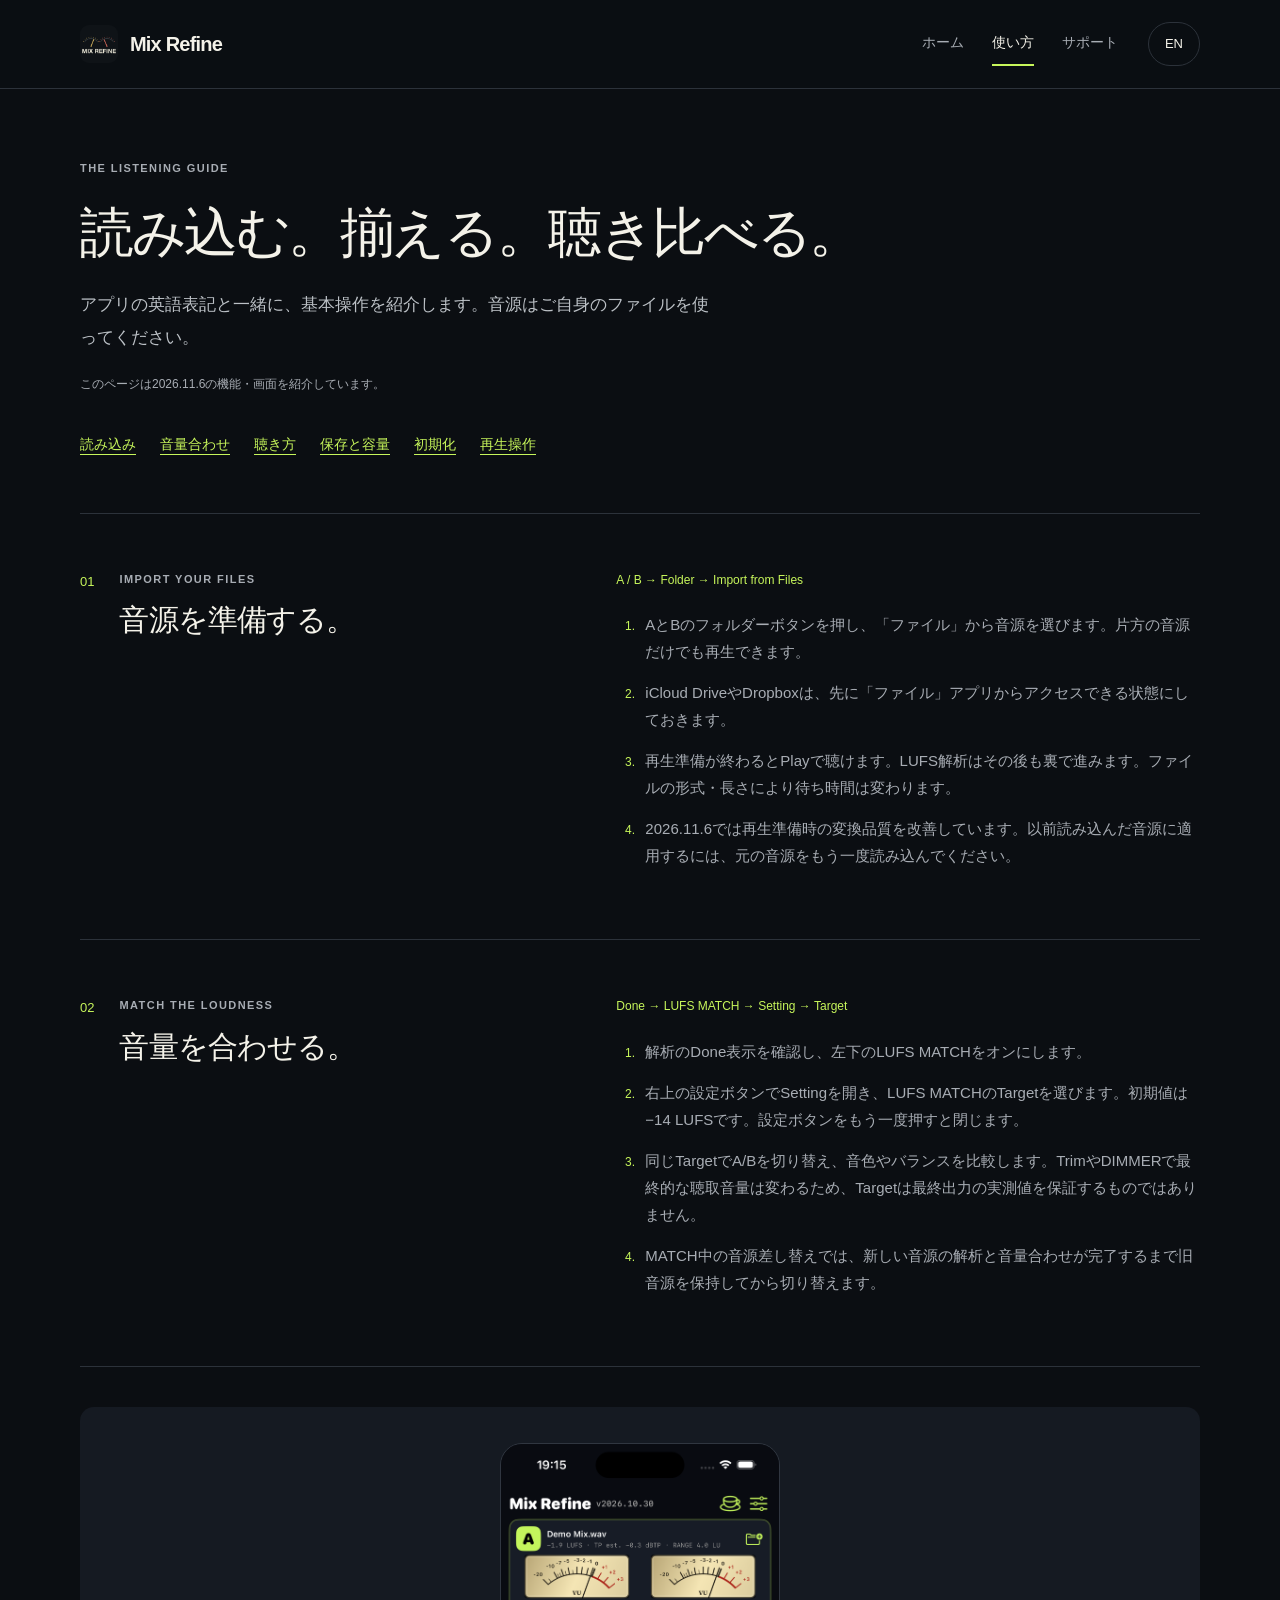
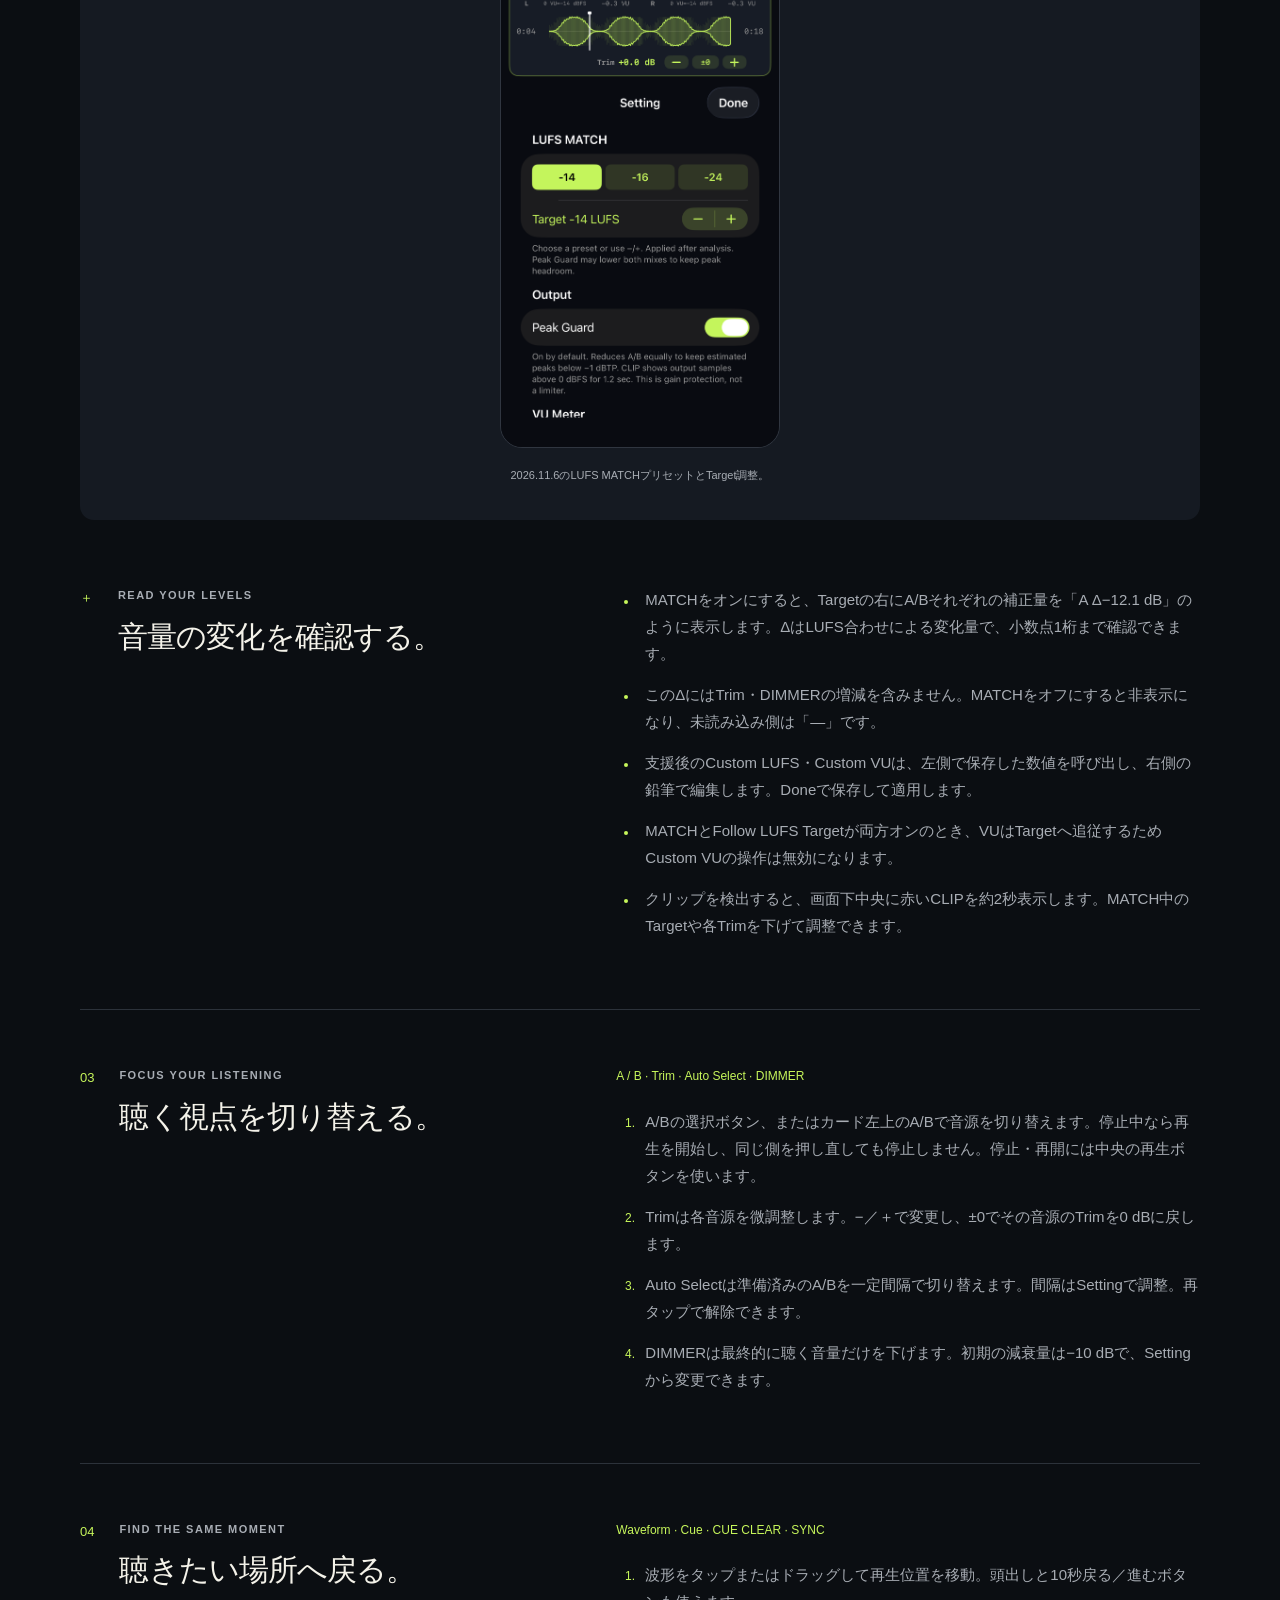
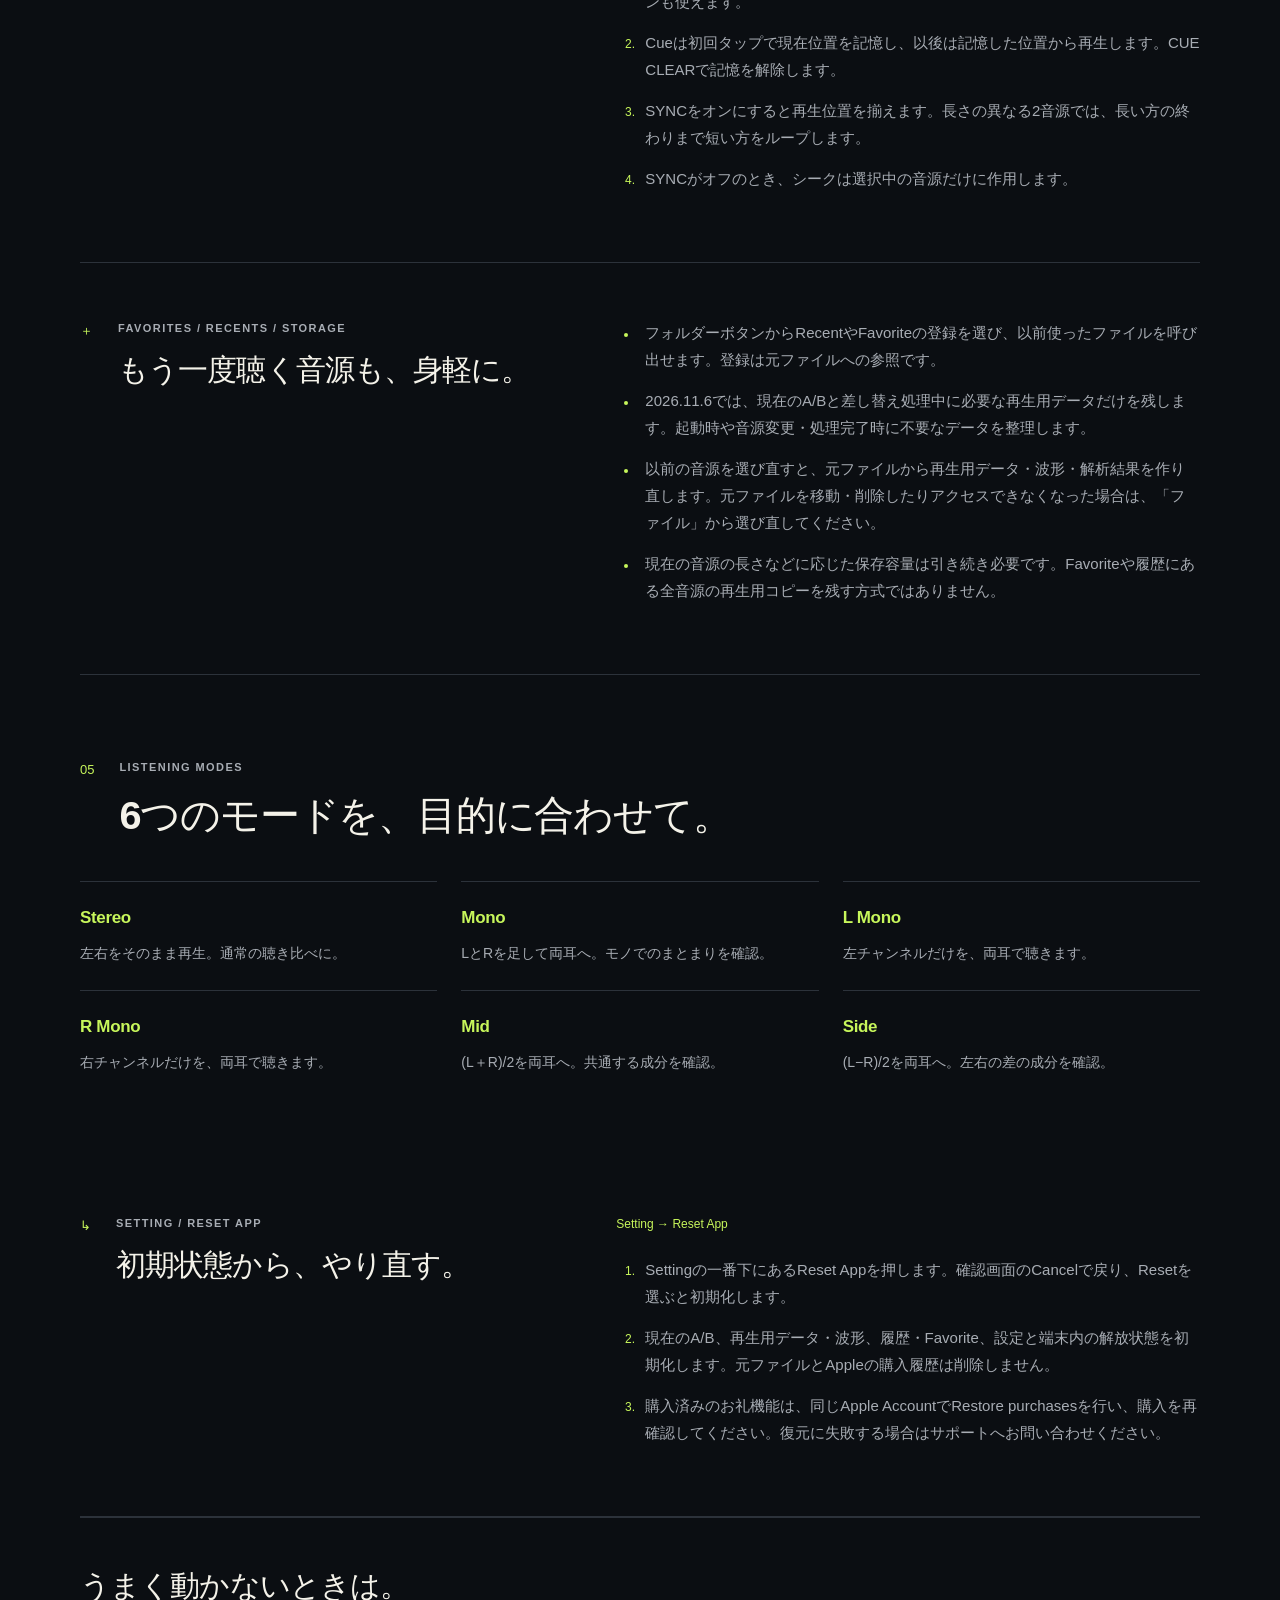
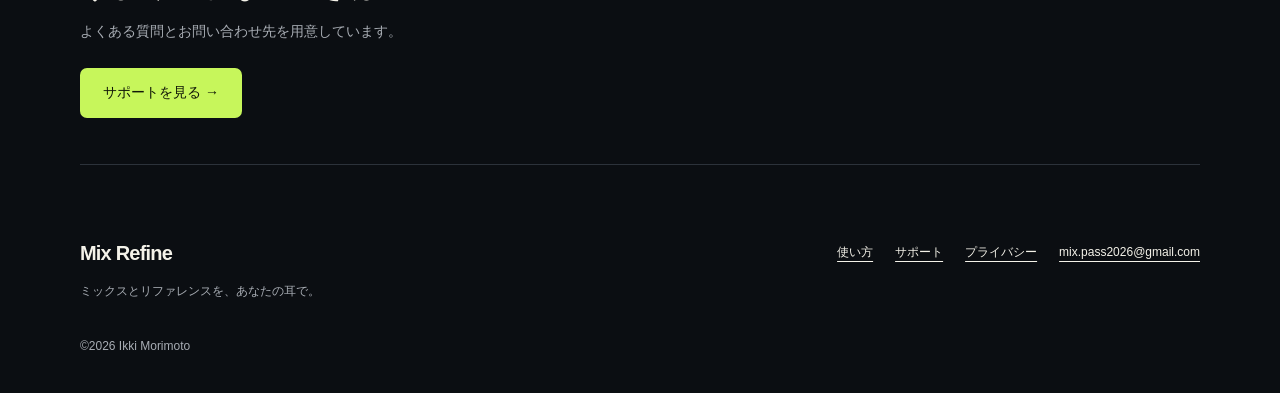
==== commit 4673d7ce: "Update website for Mix Refine 2026.11.6" ====
--- a/guide.html
+++ b/guide.html
@@ -1,2 +1,2 @@
 <!doctype html>
-<html lang="ja"><head><meta charset="utf-8"><meta name="viewport" content="width=device-width,initial-scale=1"><meta name="color-scheme" content="dark"><title>Mix Refine — How to Use / 使い方</title><meta name="description" content="Mix Refineの操作ガイド。音源の読み込み、LUFS MATCH、Target、Mono・Mid/Side、Cue・SYNCの使い方。"><link rel="icon" href="assets/icon.png" type="image/png"><link rel="stylesheet" href="assets/site.css?v=20261105-1030"><script src="assets/site.js" defer></script></head><body><a class="skip-link" href="#main"><span data-ja="本文へ移動" data-en="Skip to content">本文へ移動</span></a><header class="site-header"><div class="nav-wrap"><a class="brand" href="index.html"><img src="assets/icon.png" width="38" height="38" alt=""><span>Mix Refine</span></a><nav aria-label="Main navigation"><a href="index.html"><span data-ja="ホーム" data-en="Home">ホーム</span></a><a href="guide.html" aria-current="page"><span data-ja="使い方" data-en="How to use">使い方</span></a><a href="support.html"><span data-ja="サポート" data-en="Support">サポート</span></a></nav><button class="language" id="language-toggle" type="button" aria-label="Switch to English" hidden>EN</button></div></header><main id="main"><section class="section-width page-intro"><p class="eyebrow">THE LISTENING GUIDE</p><h1 data-ja="読み込む。揃える。聴き比べる。" data-en="Import. Match. Compare.">読み込む。揃える。聴き比べる。</h1><p class="lead" data-ja="アプリの英語表記と一緒に、基本操作を紹介します。音源はご自身のファイルを使ってください。" data-en="A practical walkthrough using the labels you’ll see in the app. Bring your own audio files.">アプリの英語表記と一緒に、基本操作を紹介します。音源はご自身のファイルを使ってください。</p><p class="muted small" data-ja="このページは2026.10.30の機能・画面を紹介しています。" data-en="This page describes the features and screens in version 2026.10.30.">このページは2026.10.30の機能・画面を紹介しています。</p><nav class="anchor-nav" aria-label="Guide sections"><a href="#import"><span data-ja="読み込み" data-en="Import">読み込み</span></a><a href="#match"><span data-ja="音量合わせ" data-en="Loudness">音量合わせ</span></a><a href="#listen"><span data-ja="聴き方" data-en="Listening">聴き方</span></a><a href="#saved-files"><span data-ja="保存と容量" data-en="Storage">保存と容量</span></a><a href="#transport"><span data-ja="再生操作" data-en="Playback">再生操作</span></a></nav></section><section class="section-width section guide-section" id="import"><div class="section-heading"><span class="section-number">01</span><div><p class="eyebrow">IMPORT YOUR FILES</p><h2 data-ja="音源を準備する。" data-en="Bring in your audio.">音源を準備する。</h2></div></div><div class="guide-copy"><p class="control-path">A / B → Folder → Import from Files</p><ol class="guide-list"><li data-ja="AとBのフォルダーボタンを押し、「ファイル」から音源を選びます。片方の音源だけでも再生できます。" data-en="Tap the folder button in A or B and choose audio through Files. A single loaded track can play on its own.">AとBのフォルダーボタンを押し、「ファイル」から音源を選びます。片方の音源だけでも再生できます。</li><li data-ja="iCloud DriveやDropboxは、先に「ファイル」アプリからアクセスできる状態にしておきます。" data-en="Make iCloud Drive, Dropbox or another provider accessible in Files before importing.">iCloud DriveやDropboxは、先に「ファイル」アプリからアクセスできる状態にしておきます。</li><li data-ja="再生準備が終わるとPlayで聴けます。LUFS解析はその後も裏で進みます。ファイルの形式・長さにより待ち時間は変わります。" data-en="Press Play once preparation finishes. LUFS analysis continues in the background; timing depends on format and duration.">再生準備が終わるとPlayで聴けます。LUFS解析はその後も裏で進みます。ファイルの形式・長さにより待ち時間は変わります。</li></ol></div></section><section class="section-width section guide-section" id="match"><div class="section-heading"><span class="section-number">02</span><div><p class="eyebrow">MATCH THE LOUDNESS</p><h2 data-ja="音量を合わせる。" data-en="Match the loudness.">音量を合わせる。</h2></div></div><div class="guide-copy"><p class="control-path">Done → LUFS MATCH → Setting → Target</p><ol class="guide-list"><li data-ja="解析のDone表示を確認し、左下のLUFS MATCHをオンにします。" data-en="When analysis shows Done, turn on LUFS MATCH at the lower left.">解析のDone表示を確認し、左下のLUFS MATCHをオンにします。</li><li data-ja="右上の設定ボタンでSettingを開き、LUFS MATCHのTargetを選びます。初期値は−14 LUFSです。" data-en="Open Setting from the top-right settings icon. Choose a Target under LUFS MATCH; the default is −14 LUFS.">右上の設定ボタンでSettingを開き、LUFS MATCHのTargetを選びます。初期値は−14 LUFSです。</li><li data-ja="同じTargetでA/Bを切り替え、音色やバランスを比較します。Peak Guardが両方をさらに下げる場合があるため、Targetは最終出力の実測値を保証するものではありません。" data-en="Switch A/B using a common target and compare tone and balance. Peak Guard may reduce both tracks further, so the target is not a guarantee of the measured final output.">同じTargetでA/Bを切り替え、音色やバランスを比較します。Peak Guardが両方をさらに下げる場合があるため、Targetは最終出力の実測値を保証するものではありません。</li><li data-ja="MATCH中の音源差し替えでは、新しい音源の解析と音量合わせが完了するまで旧音源を保持してから切り替えます。" data-en="When replacing audio with MATCH on, the old track is kept until the replacement is analyzed and matched, then the app switches.">MATCH中の音源差し替えでは、新しい音源の解析と音量合わせが完了するまで旧音源を保持してから切り替えます。</li></ol></div></section><figure class="guide-screen section-width"><img class="app-screen " src="assets/lufs-settings.png?v=20261030" width="1179" height="2556" alt="LUFS MATCH settings / LUFS MATCH設定画面" loading="lazy" decoding="async"><figcaption><span data-ja="2026.10.30のLUFS MATCHプリセットとTarget調整。" data-en="LUFS MATCH presets and target controls in version 2026.10.30.">2026.10.30のLUFS MATCHプリセットとTarget調整。</span></figcaption></figure><section class="section-width section guide-section" id="levels"><div class="section-heading"><span class="section-number">＋</span><div><p class="eyebrow">READ YOUR LEVELS</p><h2 data-ja="音量の変化を確認する。" data-en="See the gain change.">音量の変化を確認する。</h2></div></div><div><ul class="guide-list"><li data-ja="MATCHをオンにすると、Targetの右にA/Bそれぞれの補正量を「A Δ−12.1 dB」のように表示します。ΔはLUFS合わせによる変化量で、小数点1桁まで確認できます。" data-en="With MATCH on, each track’s correction appears beside Target, for example “A Δ−12.1 dB”. Δ shows the loudness-matching gain change to one decimal place.">MATCHをオンにすると、Targetの右にA/Bそれぞれの補正量を「A Δ−12.1 dB」のように表示します。ΔはLUFS合わせによる変化量で、小数点1桁まで確認できます。</li><li data-ja="このΔにはTrim・Peak Guard・DIMMERの増減を含みません。MATCHをオフにすると非表示になり、未読み込み側は「—」です。" data-en="Δ excludes Trim, Peak Guard and DIMMER. It is hidden when MATCH is off, and an unloaded track shows “—”.">このΔにはTrim・Peak Guard・DIMMERの増減を含みません。MATCHをオフにすると非表示になり、未読み込み側は「—」です。</li><li data-ja="支援後のCustom LUFS・Custom VUは、左側で保存した数値を呼び出し、右側の鉛筆で編集します。Doneで保存して適用します。" data-en="After unlocking support gifts, tap the left side of Custom LUFS or Custom VU to recall the saved value. Use the pencil on the right to edit, then Done to save and apply.">支援後のCustom LUFS・Custom VUは、左側で保存した数値を呼び出し、右側の鉛筆で編集します。Doneで保存して適用します。</li><li data-ja="MATCHとFollow LUFS Targetが両方オンのとき、VUはTargetへ追従するためCustom VUの操作は無効になります。" data-en="When MATCH and Follow LUFS Target are both on, VU follows Target and Custom VU controls are disabled.">MATCHとFollow LUFS Targetが両方オンのとき、VUはTargetへ追従するためCustom VUの操作は無効になります。</li></ul></div></section><section class="section-width section guide-section" id="listen"><div class="section-heading"><span class="section-number">03</span><div><p class="eyebrow">FOCUS YOUR LISTENING</p><h2 data-ja="聴く視点を切り替える。" data-en="Change how you listen.">聴く視点を切り替える。</h2></div></div><div class="guide-copy"><p class="control-path">A / B · Trim · Auto Select · DIMMER</p><ol class="guide-list"><li data-ja="A/Bの選択ボタン、またはカード左上のA/Bで再生する音源を切り替えます。" data-en="Choose a track with the A/B selector or the A/B badge at the top left of a card.">A/Bの選択ボタン、またはカード左上のA/Bで再生する音源を切り替えます。</li><li data-ja="Trimは各音源を微調整します。−／＋で変更し、±0でその音源のTrimを0 dBに戻します。" data-en="Fine-tune each track with Trim −/+. Tap ±0 to reset that track’s Trim to 0 dB.">Trimは各音源を微調整します。−／＋で変更し、±0でその音源のTrimを0 dBに戻します。</li><li data-ja="Auto Selectは準備済みのA/Bを一定間隔で切り替えます。間隔はSettingで調整。再タップで解除できます。" data-en="Auto Select alternates between prepared tracks. Set its interval in Setting; tap it again to turn it off.">Auto Selectは準備済みのA/Bを一定間隔で切り替えます。間隔はSettingで調整。再タップで解除できます。</li><li data-ja="DIMMERは最終的に聴く音量だけを下げます。初期の減衰量は−10 dBで、Settingから変更できます。" data-en="DIMMER lowers only the final listening level. Its default reduction is −10 dB; change it in Setting.">DIMMERは最終的に聴く音量だけを下げます。初期の減衰量は−10 dBで、Settingから変更できます。</li></ol></div></section><section class="section-width section guide-section" id="transport"><div class="section-heading"><span class="section-number">04</span><div><p class="eyebrow">FIND THE SAME MOMENT</p><h2 data-ja="聴きたい場所へ戻る。" data-en="Return to the same moment.">聴きたい場所へ戻る。</h2></div></div><div class="guide-copy"><p class="control-path">Waveform · Cue · CUE CLEAR · SYNC</p><ol class="guide-list"><li data-ja="波形をタップまたはドラッグして再生位置を移動。頭出しと10秒戻る／進むボタンも使えます。" data-en="Tap or drag the waveform to seek. Use the start and 10-second back/forward buttons for quick navigation.">波形をタップまたはドラッグして再生位置を移動。頭出しと10秒戻る／進むボタンも使えます。</li><li data-ja="Cueは初回タップで現在位置を記憶し、以後は記憶した位置から再生します。CUE CLEARで記憶を解除します。" data-en="The first Cue tap stores the current position. Later taps play from that position. CUE CLEAR removes the stored cue.">Cueは初回タップで現在位置を記憶し、以後は記憶した位置から再生します。CUE CLEARで記憶を解除します。</li><li data-ja="SYNCをオンにすると再生位置を揃えます。長さの異なる2音源では、長い方の終わりまで短い方をループします。" data-en="SYNC aligns playback positions. For two tracks of different lengths, the shorter loops until the longer one ends.">SYNCをオンにすると再生位置を揃えます。長さの異なる2音源では、長い方の終わりまで短い方をループします。</li><li data-ja="SYNCがオフのとき、シークは選択中の音源だけに作用します。" data-en="With SYNC off, seeking affects only the selected track.">SYNCがオフのとき、シークは選択中の音源だけに作用します。</li></ol></div></section><section class="section-width section guide-section" id="saved-files"><div class="section-heading"><span class="section-number">＋</span><div><p class="eyebrow">FAVORITES / RECENTS / STORAGE</p><h2 data-ja="もう一度聴く音源も、身軽に。" data-en="Revisit files without keeping every copy.">もう一度聴く音源も、身軽に。</h2></div></div><div><ul class="guide-list"><li data-ja="フォルダーボタンからRecentやFavoriteの登録を選び、以前使ったファイルを呼び出せます。登録は元ファイルへの参照です。" data-en="Use the folder button to revisit Recent or Favorite entries. These entries reference the original files.">フォルダーボタンからRecentやFavoriteの登録を選び、以前使ったファイルを呼び出せます。登録は元ファイルへの参照です。</li><li data-ja="2026.10.30では、現在のA/Bと差し替え処理中に必要な再生用データだけを残します。起動時や音源変更・処理完了時に不要なデータを整理します。" data-en="Version 2026.10.30 retains playback data needed for the current A/B tracks and replacements. Unused data is cleaned up at launch, on track changes and after work finishes.">2026.10.30では、現在のA/Bと差し替え処理中に必要な再生用データだけを残します。起動時や音源変更・処理完了時に不要なデータを整理します。</li><li data-ja="以前の音源を選び直すと、元ファイルから再生用データ・波形・解析結果を作り直します。元ファイルを移動・削除したりアクセスできなくなった場合は、「ファイル」から選び直してください。" data-en="Reopening an older track rebuilds playback data, waveforms and analysis from the original. If the original has moved, been deleted or become inaccessible, select it again through Files.">以前の音源を選び直すと、元ファイルから再生用データ・波形・解析結果を作り直します。元ファイルを移動・削除したりアクセスできなくなった場合は、「ファイル」から選び直してください。</li><li data-ja="現在の音源の長さなどに応じた保存容量は引き続き必要です。Favoriteや履歴にある全音源の再生用コピーを残す方式ではありません。" data-en="Current tracks still require storage according to their length and other properties. Favorite and Recent entries do not keep playback copies of every referenced track.">現在の音源の長さなどに応じた保存容量は引き続き必要です。Favoriteや履歴にある全音源の再生用コピーを残す方式ではありません。</li></ul></div></section><section class="section-width section"><div class="section-heading"><span class="section-number">05</span><div><p class="eyebrow">LISTENING MODES</p><h2 data-ja="6つのモードを、目的に合わせて。" data-en="Six ways to listen.">6つのモードを、目的に合わせて。</h2></div></div><div class="mode-grid"><article><h3>Stereo</h3><p data-ja="左右をそのまま再生。通常の聴き比べに。" data-en="Original left/right playback for everyday comparison.">左右をそのまま再生。通常の聴き比べに。</p></article><article><h3>Mono</h3><p data-ja="LとRを足して両耳へ。モノでのまとまりを確認。" data-en="Combine left and right into mono in both ears.">LとRを足して両耳へ。モノでのまとまりを確認。</p></article><article><h3>L Mono</h3><p data-ja="左チャンネルだけを、両耳で聴きます。" data-en="Listen to the left channel in both ears.">左チャンネルだけを、両耳で聴きます。</p></article><article><h3>R Mono</h3><p data-ja="右チャンネルだけを、両耳で聴きます。" data-en="Listen to the right channel in both ears.">右チャンネルだけを、両耳で聴きます。</p></article><article><h3>Mid</h3><p data-ja="(L＋R)/2を両耳へ。共通する成分を確認。" data-en="Play (L+R)/2 in both ears to hear shared information.">(L＋R)/2を両耳へ。共通する成分を確認。</p></article><article><h3>Side</h3><p data-ja="(L−R)/2を両耳へ。左右の差の成分を確認。" data-en="Play (L−R)/2 in both ears to hear channel differences.">(L−R)/2を両耳へ。左右の差の成分を確認。</p></article></div></section><section class="contact-band section-width"><h2 data-ja="うまく動かないときは。" data-en="Something not working?">うまく動かないときは。</h2><p data-ja="よくある質問とお問い合わせ先を用意しています。" data-en="Browse common questions or contact support.">よくある質問とお問い合わせ先を用意しています。</p><a href="support.html" class="button primary"><span data-ja="サポートを見る →" data-en="Visit support →">サポートを見る →</span></a></section></main><footer class="site-footer"><div><a class="brand" href="index.html">Mix Refine</a><p data-ja="ミックスとリファレンスを、あなたの耳で。" data-en="Your mix. Your reference. Your ears.">ミックスとリファレンスを、あなたの耳で。</p></div><div class="footer-links"><a href="guide.html"><span data-ja="使い方" data-en="How to use">使い方</span></a><a href="support.html"><span data-ja="サポート" data-en="Support">サポート</span></a><a href="privacy.html"><span data-ja="プライバシー" data-en="Privacy">プライバシー</span></a><a href="mailto:mix.pass2026@gmail.com">mix.pass2026@gmail.com</a></div><p class="copyright">©2026 Ikki Morimoto</p></footer></body></html>
+<html lang="ja"><head><meta charset="utf-8"><meta name="viewport" content="width=device-width,initial-scale=1"><meta name="color-scheme" content="dark"><title>Mix Refine — How to Use / 使い方</title><meta name="description" content="Mix Refineの操作ガイド。音源の読み込み、LUFS MATCH、Target、Mono・Mid/Side、Cue・SYNCの使い方。"><link rel="icon" href="assets/icon.png?v=20261106-1106" type="image/png"><link rel="stylesheet" href="assets/site.css?v=20261106-1106"><script src="assets/site.js" defer></script></head><body><a class="skip-link" href="#main"><span data-ja="本文へ移動" data-en="Skip to content">本文へ移動</span></a><header class="site-header"><div class="nav-wrap"><a class="brand" href="index.html"><img src="assets/icon.png?v=20261106-1106" width="38" height="38" alt=""><span>Mix Refine</span></a><nav aria-label="Main navigation"><a href="index.html"><span data-ja="ホーム" data-en="Home">ホーム</span></a><a href="guide.html" aria-current="page"><span data-ja="使い方" data-en="How to use">使い方</span></a><a href="support.html"><span data-ja="サポート" data-en="Support">サポート</span></a></nav><button class="language" id="language-toggle" type="button" aria-label="Switch to English" hidden>EN</button></div></header><main id="main"><section class="section-width page-intro"><p class="eyebrow">THE LISTENING GUIDE</p><h1 data-ja="読み込む。揃える。聴き比べる。" data-en="Import. Match. Compare.">読み込む。揃える。聴き比べる。</h1><p class="lead" data-ja="アプリの英語表記と一緒に、基本操作を紹介します。音源はご自身のファイルを使ってください。" data-en="A practical walkthrough using the labels you’ll see in the app. Bring your own audio files.">アプリの英語表記と一緒に、基本操作を紹介します。音源はご自身のファイルを使ってください。</p><p class="muted small" data-ja="このページは2026.11.6の機能・画面を紹介しています。" data-en="This page describes the features and screens in version 2026.11.6.">このページは2026.11.6の機能・画面を紹介しています。</p><nav class="anchor-nav" aria-label="Guide sections"><a href="#import"><span data-ja="読み込み" data-en="Import">読み込み</span></a><a href="#match"><span data-ja="音量合わせ" data-en="Loudness">音量合わせ</span></a><a href="#listen"><span data-ja="聴き方" data-en="Listening">聴き方</span></a><a href="#saved-files"><span data-ja="保存と容量" data-en="Storage">保存と容量</span></a><a href="#reset"><span data-ja="初期化" data-en="Reset">初期化</span></a><a href="#transport"><span data-ja="再生操作" data-en="Playback">再生操作</span></a></nav></section><section class="section-width section guide-section" id="import"><div class="section-heading"><span class="section-number">01</span><div><p class="eyebrow">IMPORT YOUR FILES</p><h2 data-ja="音源を準備する。" data-en="Bring in your audio.">音源を準備する。</h2></div></div><div class="guide-copy"><p class="control-path">A / B → Folder → Import from Files</p><ol class="guide-list"><li data-ja="AとBのフォルダーボタンを押し、「ファイル」から音源を選びます。片方の音源だけでも再生できます。" data-en="Tap the folder button in A or B and choose audio through Files. A single loaded track can play on its own.">AとBのフォルダーボタンを押し、「ファイル」から音源を選びます。片方の音源だけでも再生できます。</li><li data-ja="iCloud DriveやDropboxは、先に「ファイル」アプリからアクセスできる状態にしておきます。" data-en="Make iCloud Drive, Dropbox or another provider accessible in Files before importing.">iCloud DriveやDropboxは、先に「ファイル」アプリからアクセスできる状態にしておきます。</li><li data-ja="再生準備が終わるとPlayで聴けます。LUFS解析はその後も裏で進みます。ファイルの形式・長さにより待ち時間は変わります。" data-en="Press Play once preparation finishes. LUFS analysis continues in the background; timing depends on format and duration.">再生準備が終わるとPlayで聴けます。LUFS解析はその後も裏で進みます。ファイルの形式・長さにより待ち時間は変わります。</li><li data-ja="2026.11.6では再生準備時の変換品質を改善しています。以前読み込んだ音源に適用するには、元の音源をもう一度読み込んでください。" data-en="Version 2026.11.6 improves conversion quality during playback preparation. Re-import the original to apply it to a previously prepared track.">2026.11.6では再生準備時の変換品質を改善しています。以前読み込んだ音源に適用するには、元の音源をもう一度読み込んでください。</li></ol></div></section><section class="section-width section guide-section" id="match"><div class="section-heading"><span class="section-number">02</span><div><p class="eyebrow">MATCH THE LOUDNESS</p><h2 data-ja="音量を合わせる。" data-en="Match the loudness.">音量を合わせる。</h2></div></div><div class="guide-copy"><p class="control-path">Done → LUFS MATCH → Setting → Target</p><ol class="guide-list"><li data-ja="解析のDone表示を確認し、左下のLUFS MATCHをオンにします。" data-en="When analysis shows Done, turn on LUFS MATCH at the lower left.">解析のDone表示を確認し、左下のLUFS MATCHをオンにします。</li><li data-ja="右上の設定ボタンでSettingを開き、LUFS MATCHのTargetを選びます。初期値は−14 LUFSです。設定ボタンをもう一度押すと閉じます。" data-en="Open Setting with the header settings button and choose a Target under LUFS MATCH. The default is −14 LUFS. Press the settings button again to close it.">右上の設定ボタンでSettingを開き、LUFS MATCHのTargetを選びます。初期値は−14 LUFSです。設定ボタンをもう一度押すと閉じます。</li><li data-ja="同じTargetでA/Bを切り替え、音色やバランスを比較します。TrimやDIMMERで最終的な聴取音量は変わるため、Targetは最終出力の実測値を保証するものではありません。" data-en="Switch A/B at the same Target to compare tone and balance. Trim and DIMMER affect the listening level, so Target is not a guarantee of the measured final output.">同じTargetでA/Bを切り替え、音色やバランスを比較します。TrimやDIMMERで最終的な聴取音量は変わるため、Targetは最終出力の実測値を保証するものではありません。</li><li data-ja="MATCH中の音源差し替えでは、新しい音源の解析と音量合わせが完了するまで旧音源を保持してから切り替えます。" data-en="When replacing audio with MATCH on, the old track is kept until the replacement is analyzed and matched, then the app switches.">MATCH中の音源差し替えでは、新しい音源の解析と音量合わせが完了するまで旧音源を保持してから切り替えます。</li></ol></div></section><figure class="guide-screen section-width"><img class="app-screen " src="assets/lufs-settings.png?v=20261106-1106" width="1179" height="2556" alt="LUFS MATCH settings / LUFS MATCH設定画面" loading="lazy" decoding="async"><figcaption><span data-ja="2026.11.6のLUFS MATCHプリセットとTarget調整。" data-en="LUFS MATCH presets and target controls in version 2026.11.6.">2026.11.6のLUFS MATCHプリセットとTarget調整。</span></figcaption></figure><section class="section-width section guide-section" id="levels"><div class="section-heading"><span class="section-number">＋</span><div><p class="eyebrow">READ YOUR LEVELS</p><h2 data-ja="音量の変化を確認する。" data-en="See the gain change.">音量の変化を確認する。</h2></div></div><div><ul class="guide-list"><li data-ja="MATCHをオンにすると、Targetの右にA/Bそれぞれの補正量を「A Δ−12.1 dB」のように表示します。ΔはLUFS合わせによる変化量で、小数点1桁まで確認できます。" data-en="With MATCH on, each track’s correction appears beside Target, for example “A Δ−12.1 dB”. Δ shows the loudness-matching gain change to one decimal place.">MATCHをオンにすると、Targetの右にA/Bそれぞれの補正量を「A Δ−12.1 dB」のように表示します。ΔはLUFS合わせによる変化量で、小数点1桁まで確認できます。</li><li data-ja="このΔにはTrim・DIMMERの増減を含みません。MATCHをオフにすると非表示になり、未読み込み側は「—」です。" data-en="Delta excludes Trim and DIMMER. It is hidden when MATCH is off, and an unloaded side shows a dash.">このΔにはTrim・DIMMERの増減を含みません。MATCHをオフにすると非表示になり、未読み込み側は「—」です。</li><li data-ja="支援後のCustom LUFS・Custom VUは、左側で保存した数値を呼び出し、右側の鉛筆で編集します。Doneで保存して適用します。" data-en="After unlocking support gifts, tap the left side of Custom LUFS or Custom VU to recall the saved value. Use the pencil on the right to edit, then Done to save and apply.">支援後のCustom LUFS・Custom VUは、左側で保存した数値を呼び出し、右側の鉛筆で編集します。Doneで保存して適用します。</li><li data-ja="MATCHとFollow LUFS Targetが両方オンのとき、VUはTargetへ追従するためCustom VUの操作は無効になります。" data-en="When MATCH and Follow LUFS Target are both on, VU follows Target and Custom VU controls are disabled.">MATCHとFollow LUFS Targetが両方オンのとき、VUはTargetへ追従するためCustom VUの操作は無効になります。</li><li data-ja="クリップを検出すると、画面下中央に赤いCLIPを約2秒表示します。MATCH中のTargetや各Trimを下げて調整できます。" data-en="Detected clipping shows a red CLIP panel at the bottom center for about two seconds. Reduce Target while matching, or lower the individual Trim.">クリップを検出すると、画面下中央に赤いCLIPを約2秒表示します。MATCH中のTargetや各Trimを下げて調整できます。</li></ul></div></section><section class="section-width section guide-section" id="listen"><div class="section-heading"><span class="section-number">03</span><div><p class="eyebrow">FOCUS YOUR LISTENING</p><h2 data-ja="聴く視点を切り替える。" data-en="Change how you listen.">聴く視点を切り替える。</h2></div></div><div class="guide-copy"><p class="control-path">A / B · Trim · Auto Select · DIMMER</p><ol class="guide-list"><li data-ja="A/Bの選択ボタン、またはカード左上のA/Bで音源を切り替えます。停止中なら再生を開始し、同じ側を押し直しても停止しません。停止・再開には中央の再生ボタンを使います。" data-en="Use the A/B selector or the card badge to choose a source. It starts playback when paused; repeating the same selection does not pause. Use the central play button to pause or resume.">A/Bの選択ボタン、またはカード左上のA/Bで音源を切り替えます。停止中なら再生を開始し、同じ側を押し直しても停止しません。停止・再開には中央の再生ボタンを使います。</li><li data-ja="Trimは各音源を微調整します。−／＋で変更し、±0でその音源のTrimを0 dBに戻します。" data-en="Fine-tune each track with Trim −/+. Tap ±0 to reset that track’s Trim to 0 dB.">Trimは各音源を微調整します。−／＋で変更し、±0でその音源のTrimを0 dBに戻します。</li><li data-ja="Auto Selectは準備済みのA/Bを一定間隔で切り替えます。間隔はSettingで調整。再タップで解除できます。" data-en="Auto Select alternates between prepared tracks. Set its interval in Setting; tap it again to turn it off.">Auto Selectは準備済みのA/Bを一定間隔で切り替えます。間隔はSettingで調整。再タップで解除できます。</li><li data-ja="DIMMERは最終的に聴く音量だけを下げます。初期の減衰量は−10 dBで、Settingから変更できます。" data-en="DIMMER lowers only the final listening level. Its default reduction is −10 dB; change it in Setting.">DIMMERは最終的に聴く音量だけを下げます。初期の減衰量は−10 dBで、Settingから変更できます。</li></ol></div></section><section class="section-width section guide-section" id="transport"><div class="section-heading"><span class="section-number">04</span><div><p class="eyebrow">FIND THE SAME MOMENT</p><h2 data-ja="聴きたい場所へ戻る。" data-en="Return to the same moment.">聴きたい場所へ戻る。</h2></div></div><div class="guide-copy"><p class="control-path">Waveform · Cue · CUE CLEAR · SYNC</p><ol class="guide-list"><li data-ja="波形をタップまたはドラッグして再生位置を移動。頭出しと10秒戻る／進むボタンも使えます。" data-en="Tap or drag the waveform to seek. Use the start and 10-second back/forward buttons for quick navigation.">波形をタップまたはドラッグして再生位置を移動。頭出しと10秒戻る／進むボタンも使えます。</li><li data-ja="Cueは初回タップで現在位置を記憶し、以後は記憶した位置から再生します。CUE CLEARで記憶を解除します。" data-en="The first Cue tap stores the current position. Later taps play from that position. CUE CLEAR removes the stored cue.">Cueは初回タップで現在位置を記憶し、以後は記憶した位置から再生します。CUE CLEARで記憶を解除します。</li><li data-ja="SYNCをオンにすると再生位置を揃えます。長さの異なる2音源では、長い方の終わりまで短い方をループします。" data-en="SYNC aligns playback positions. For two tracks of different lengths, the shorter loops until the longer one ends.">SYNCをオンにすると再生位置を揃えます。長さの異なる2音源では、長い方の終わりまで短い方をループします。</li><li data-ja="SYNCがオフのとき、シークは選択中の音源だけに作用します。" data-en="With SYNC off, seeking affects only the selected track.">SYNCがオフのとき、シークは選択中の音源だけに作用します。</li></ol></div></section><section class="section-width section guide-section" id="saved-files"><div class="section-heading"><span class="section-number">＋</span><div><p class="eyebrow">FAVORITES / RECENTS / STORAGE</p><h2 data-ja="もう一度聴く音源も、身軽に。" data-en="Revisit files without keeping every copy.">もう一度聴く音源も、身軽に。</h2></div></div><div><ul class="guide-list"><li data-ja="フォルダーボタンからRecentやFavoriteの登録を選び、以前使ったファイルを呼び出せます。登録は元ファイルへの参照です。" data-en="Use the folder button to revisit Recent or Favorite entries. These entries reference the original files.">フォルダーボタンからRecentやFavoriteの登録を選び、以前使ったファイルを呼び出せます。登録は元ファイルへの参照です。</li><li data-ja="2026.11.6では、現在のA/Bと差し替え処理中に必要な再生用データだけを残します。起動時や音源変更・処理完了時に不要なデータを整理します。" data-en="Version 2026.11.6 retains playback data needed for the current A/B tracks and replacements. Unused data is cleaned up at launch, on track changes and after work finishes.">2026.11.6では、現在のA/Bと差し替え処理中に必要な再生用データだけを残します。起動時や音源変更・処理完了時に不要なデータを整理します。</li><li data-ja="以前の音源を選び直すと、元ファイルから再生用データ・波形・解析結果を作り直します。元ファイルを移動・削除したりアクセスできなくなった場合は、「ファイル」から選び直してください。" data-en="Reopening an older track rebuilds playback data, waveforms and analysis from the original. If the original has moved, been deleted or become inaccessible, select it again through Files.">以前の音源を選び直すと、元ファイルから再生用データ・波形・解析結果を作り直します。元ファイルを移動・削除したりアクセスできなくなった場合は、「ファイル」から選び直してください。</li><li data-ja="現在の音源の長さなどに応じた保存容量は引き続き必要です。Favoriteや履歴にある全音源の再生用コピーを残す方式ではありません。" data-en="Current tracks still require storage according to their length and other properties. Favorite and Recent entries do not keep playback copies of every referenced track.">現在の音源の長さなどに応じた保存容量は引き続き必要です。Favoriteや履歴にある全音源の再生用コピーを残す方式ではありません。</li></ul></div></section><section class="section-width section"><div class="section-heading"><span class="section-number">05</span><div><p class="eyebrow">LISTENING MODES</p><h2 data-ja="6つのモードを、目的に合わせて。" data-en="Six ways to listen.">6つのモードを、目的に合わせて。</h2></div></div><div class="mode-grid"><article><h3>Stereo</h3><p data-ja="左右をそのまま再生。通常の聴き比べに。" data-en="Original left/right playback for everyday comparison.">左右をそのまま再生。通常の聴き比べに。</p></article><article><h3>Mono</h3><p data-ja="LとRを足して両耳へ。モノでのまとまりを確認。" data-en="Combine left and right into mono in both ears.">LとRを足して両耳へ。モノでのまとまりを確認。</p></article><article><h3>L Mono</h3><p data-ja="左チャンネルだけを、両耳で聴きます。" data-en="Listen to the left channel in both ears.">左チャンネルだけを、両耳で聴きます。</p></article><article><h3>R Mono</h3><p data-ja="右チャンネルだけを、両耳で聴きます。" data-en="Listen to the right channel in both ears.">右チャンネルだけを、両耳で聴きます。</p></article><article><h3>Mid</h3><p data-ja="(L＋R)/2を両耳へ。共通する成分を確認。" data-en="Play (L+R)/2 in both ears to hear shared information.">(L＋R)/2を両耳へ。共通する成分を確認。</p></article><article><h3>Side</h3><p data-ja="(L−R)/2を両耳へ。左右の差の成分を確認。" data-en="Play (L−R)/2 in both ears to hear channel differences.">(L−R)/2を両耳へ。左右の差の成分を確認。</p></article></div></section><section class="section-width section guide-section" id="reset"><div class="section-heading"><span class="section-number">↳</span><div><p class="eyebrow">SETTING / RESET APP</p><h2 data-ja="初期状態から、やり直す。" data-en="Start again from the beginning.">初期状態から、やり直す。</h2></div></div><div><p class="control-path">Setting → Reset App</p><ol class="guide-list"><li data-ja="Settingの一番下にあるReset Appを押します。確認画面のCancelで戻り、Resetを選ぶと初期化します。" data-en="Select Reset App at the bottom of Setting. Cancel returns without changing anything; Reset confirms the operation.">Settingの一番下にあるReset Appを押します。確認画面のCancelで戻り、Resetを選ぶと初期化します。</li><li data-ja="現在のA/B、再生用データ・波形、履歴・Favorite、設定と端末内の解放状態を初期化します。元ファイルとAppleの購入履歴は削除しません。" data-en="This clears current A/B audio, prepared data and waveforms, Recent/Favorite references, preferences and local unlock state. Source files and Apple purchase history are not deleted.">現在のA/B、再生用データ・波形、履歴・Favorite、設定と端末内の解放状態を初期化します。元ファイルとAppleの購入履歴は削除しません。</li><li data-ja="購入済みのお礼機能は、同じApple AccountでRestore purchasesを行い、購入を再確認してください。復元に失敗する場合はサポートへお問い合わせください。" data-en="To regain purchased gifts, use Restore purchases with the same Apple Account to reverify ownership. Contact support if restoration fails.">購入済みのお礼機能は、同じApple AccountでRestore purchasesを行い、購入を再確認してください。復元に失敗する場合はサポートへお問い合わせください。</li></ol></div></section><section class="contact-band section-width"><h2 data-ja="うまく動かないときは。" data-en="Something not working?">うまく動かないときは。</h2><p data-ja="よくある質問とお問い合わせ先を用意しています。" data-en="Browse common questions or contact support.">よくある質問とお問い合わせ先を用意しています。</p><a href="support.html" class="button primary"><span data-ja="サポートを見る →" data-en="Visit support →">サポートを見る →</span></a></section></main><footer class="site-footer"><div><a class="brand" href="index.html">Mix Refine</a><p data-ja="ミックスとリファレンスを、あなたの耳で。" data-en="Your mix. Your reference. Your ears.">ミックスとリファレンスを、あなたの耳で。</p></div><div class="footer-links"><a href="guide.html"><span data-ja="使い方" data-en="How to use">使い方</span></a><a href="support.html"><span data-ja="サポート" data-en="Support">サポート</span></a><a href="privacy.html"><span data-ja="プライバシー" data-en="Privacy">プライバシー</span></a><a href="mailto:mix.pass2026@gmail.com">mix.pass2026@gmail.com</a></div><p class="copyright">©2026 Ikki Morimoto</p></footer></body></html>
